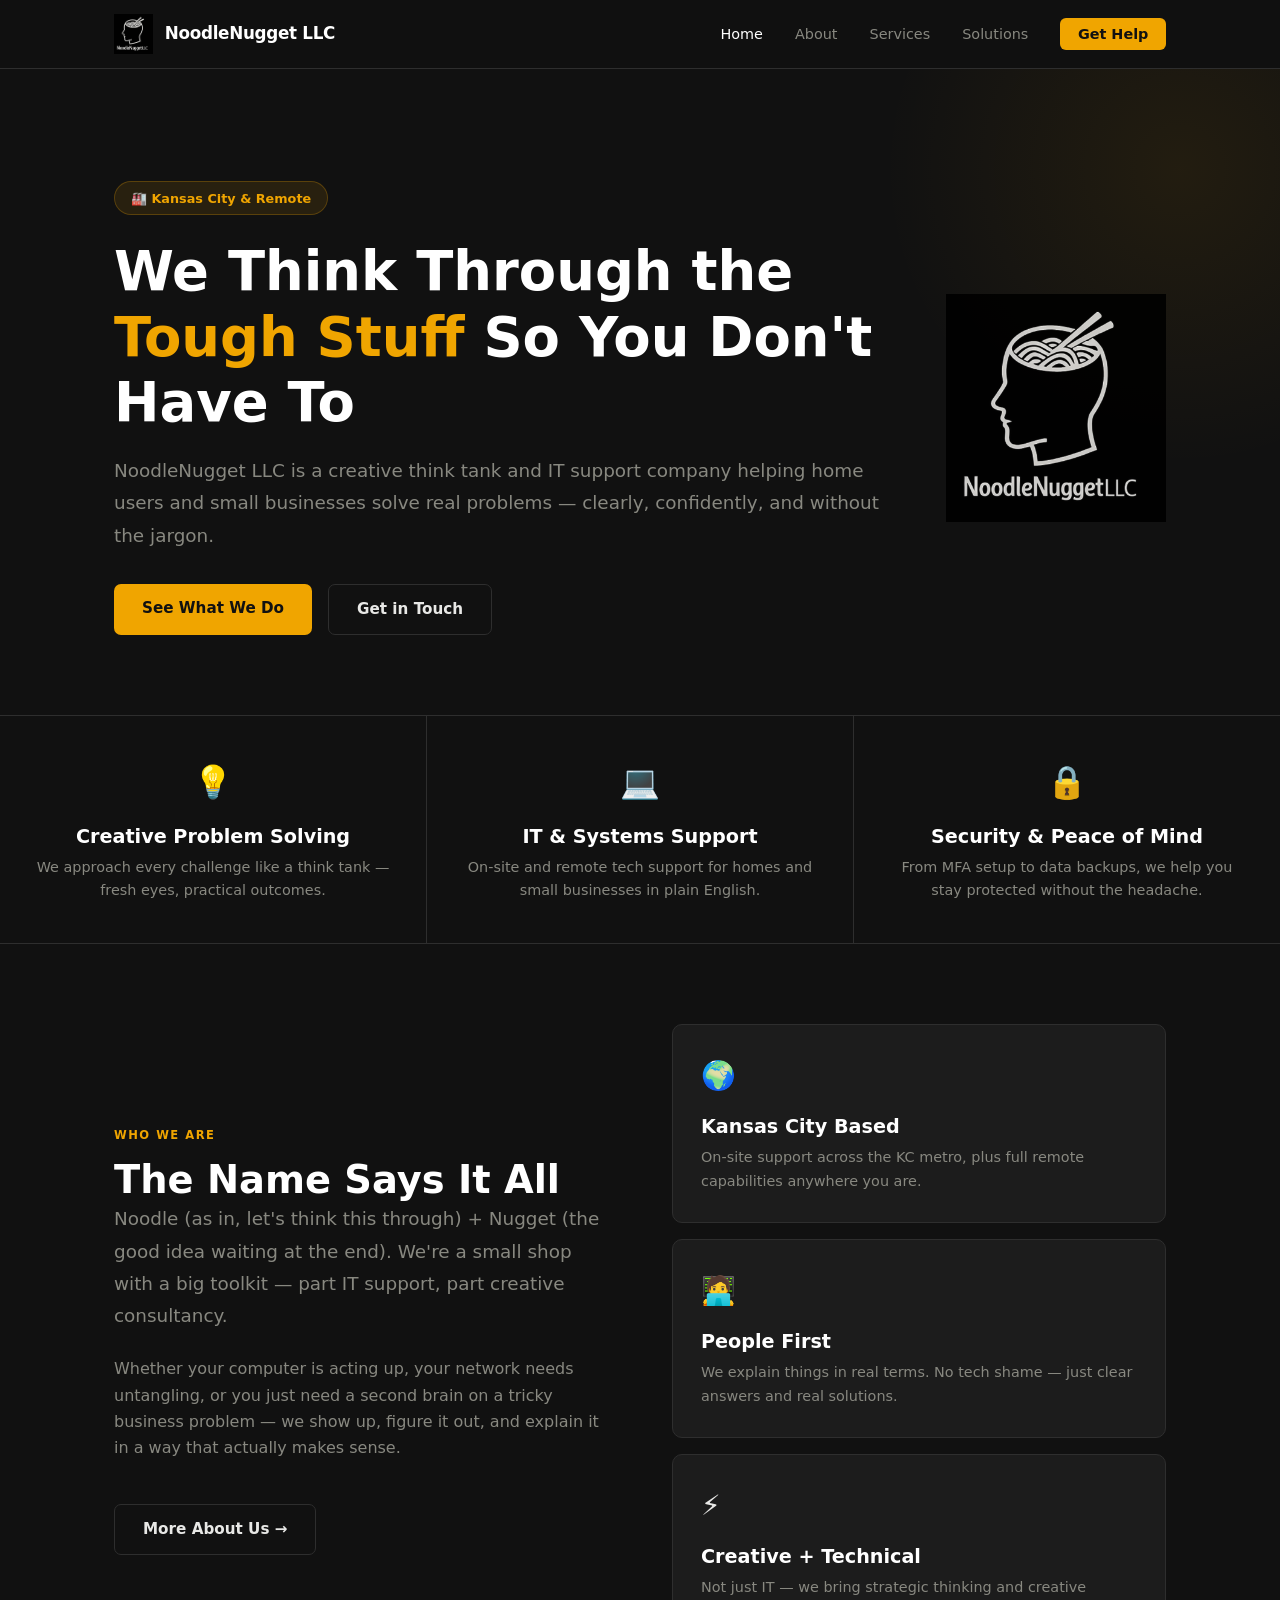
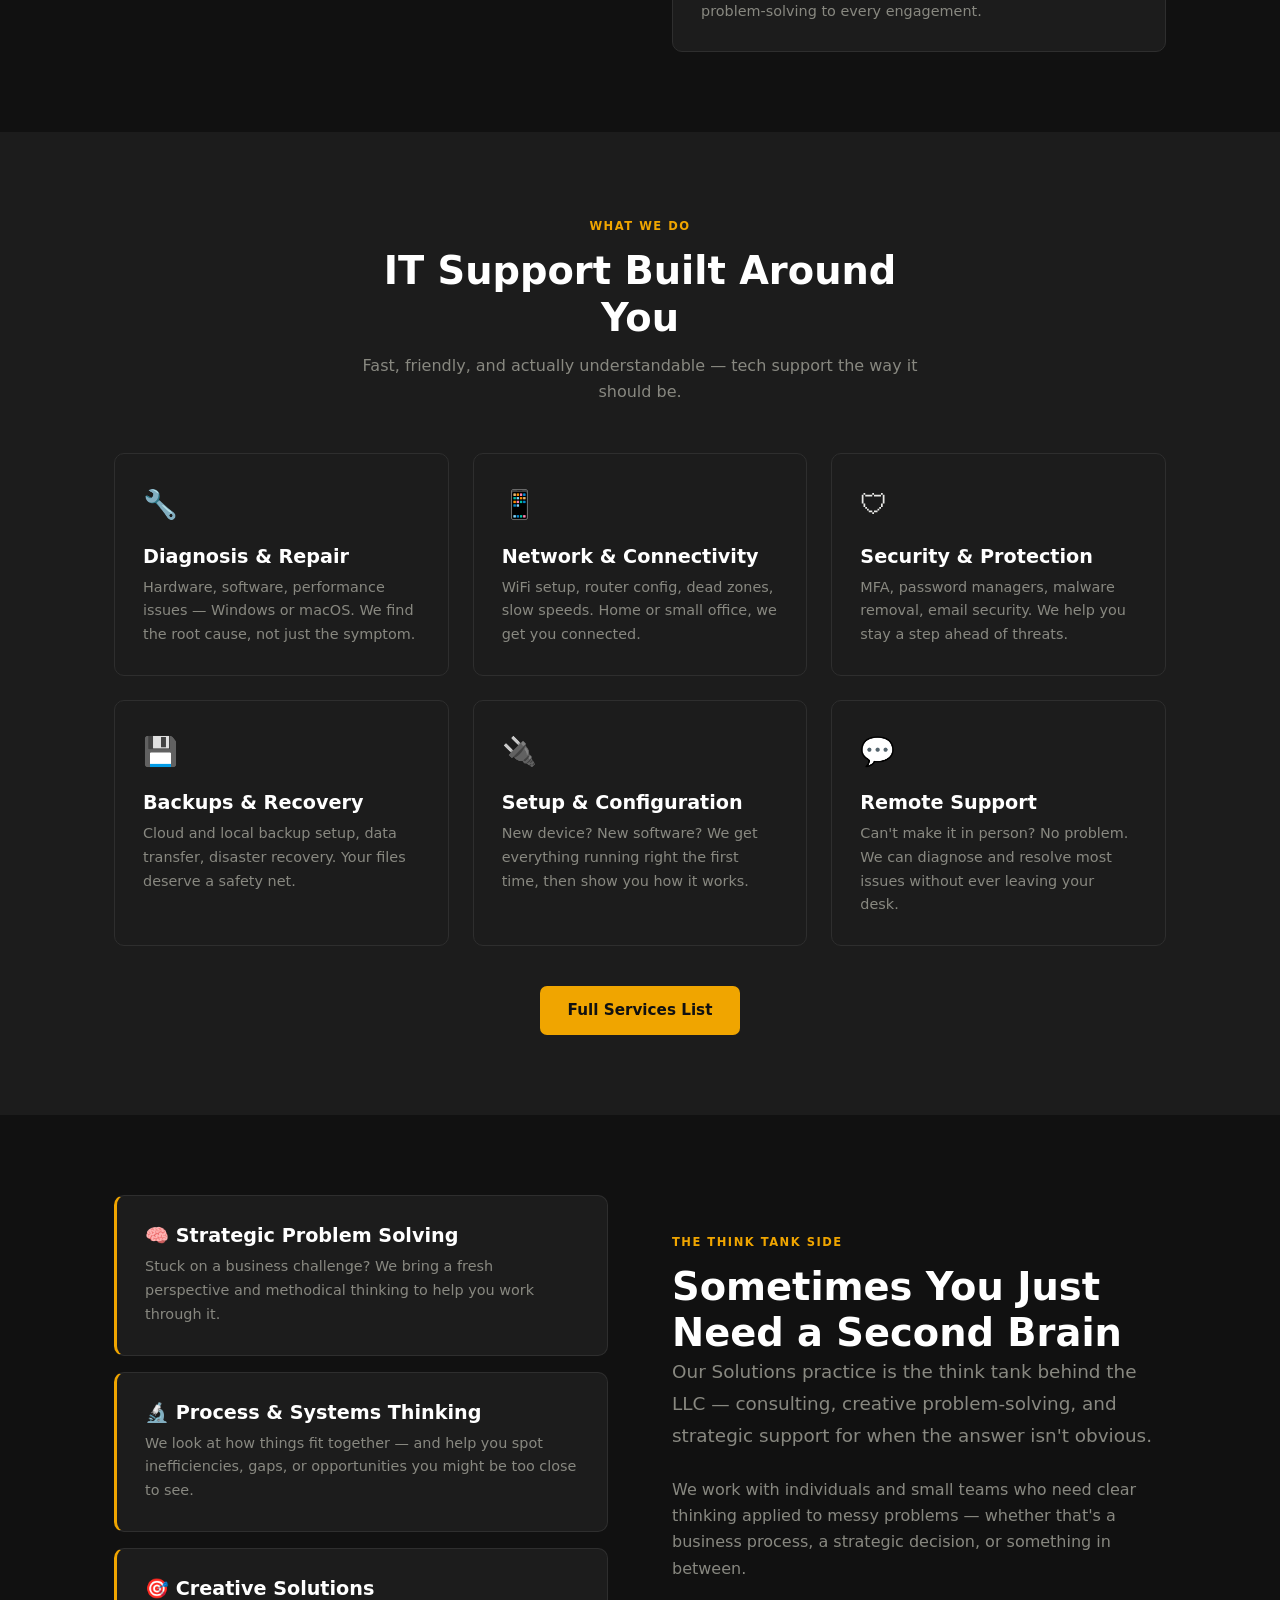
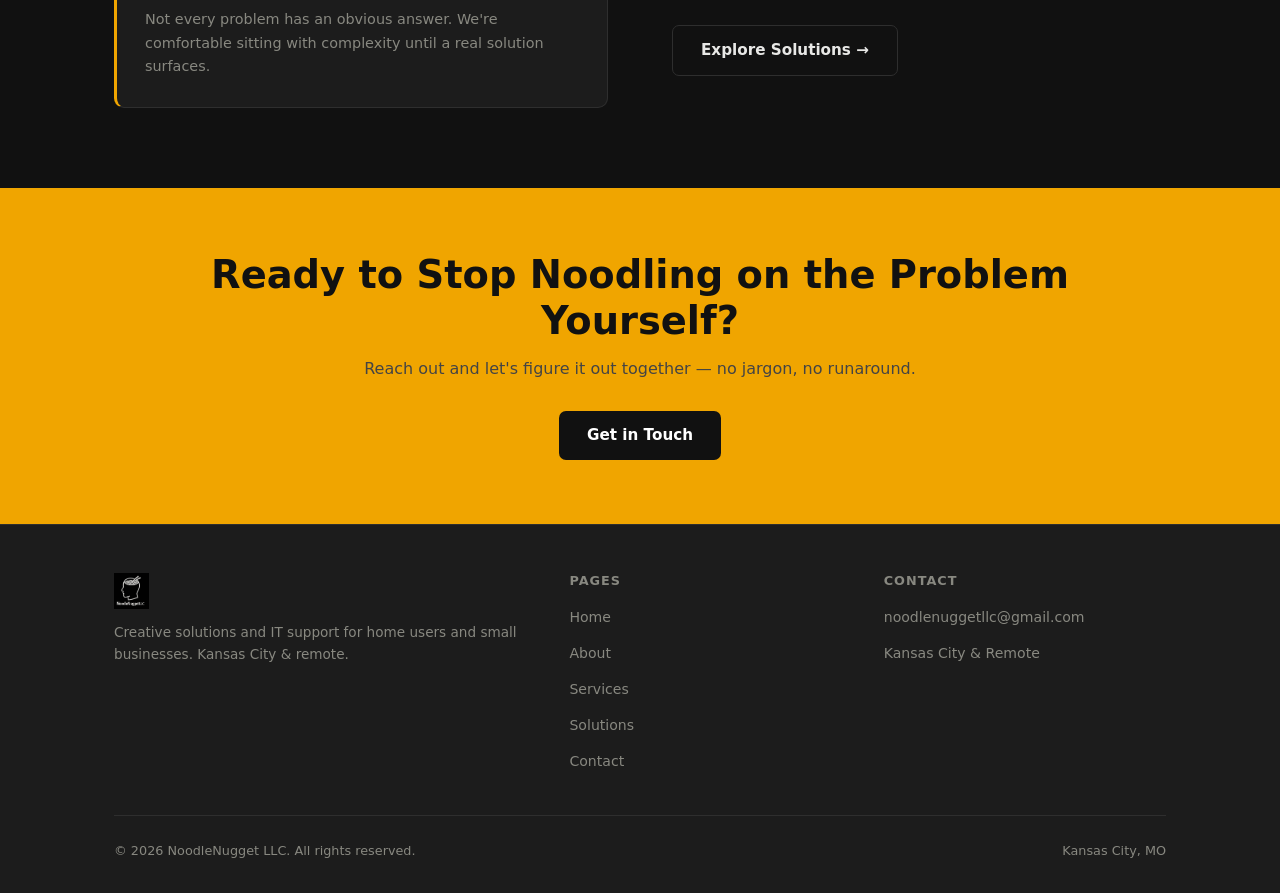
==== index.html @ a813c884 "Initial site launch for noodlenuggetllc.com 5-page static site: Home, About, Services, Solutions, Co" ====
<!DOCTYPE html>
<html lang="en">
<head>
  <meta charset="UTF-8" />
  <meta name="viewport" content="width=device-width, initial-scale=1.0" />
  <title>NoodleNugget LLC — Creative Solutions & IT Support | Kansas City</title>
  <meta name="description" content="NoodleNugget LLC offers creative problem-solving, technical IT support, and systems consulting for home users and small businesses in Kansas City and remotely." />
  <link rel="stylesheet" href="css/style.css" />
  <link rel="icon" href="assets/logo.png" />
</head>
<body>

  <!-- NAV -->
  <nav>
    <div class="nav-inner">
      <a href="index.html" class="nav-logo">
        <img src="assets/logo.png" alt="NoodleNugget LLC logo" />
        <span>NoodleNugget LLC</span>
      </a>
      <button class="nav-toggle" onclick="toggleNav()" aria-label="Toggle menu">&#9776;</button>
      <ul class="nav-links" id="navLinks">
        <li><a href="index.html" class="active">Home</a></li>
        <li><a href="about.html">About</a></li>
        <li><a href="services.html">Services</a></li>
        <li><a href="solutions.html">Solutions</a></li>
        <li><a href="contact.html" class="nav-cta">Get Help</a></li>
      </ul>
    </div>
  </nav>

  <!-- HERO -->
  <section class="hero">
    <div class="container">
      <div class="hero-inner">
        <div class="fade-up">
          <div class="hero-badge">&#127981; Kansas City &amp; Remote</div>
          <h1>We Think Through the <em>Tough Stuff</em> So You Don't Have To</h1>
          <p class="lead">NoodleNugget LLC is a creative think tank and IT support company helping home users and small businesses solve real problems — clearly, confidently, and without the jargon.</p>
          <div class="hero-actions">
            <a href="services.html" class="btn btn-primary">See What We Do</a>
            <a href="contact.html" class="btn btn-ghost">Get in Touch</a>
          </div>
        </div>
        <img src="assets/logo.png" alt="" class="hero-logo" aria-hidden="true" />
      </div>
    </div>
  </section>

  <!-- PILLARS -->
  <div class="pillars">
    <div class="pillar">
      <div class="pillar-icon">&#128161;</div>
      <h3>Creative Problem Solving</h3>
      <p>We approach every challenge like a think tank — fresh eyes, practical outcomes.</p>
    </div>
    <div class="pillar">
      <div class="pillar-icon">&#128187;</div>
      <h3>IT &amp; Systems Support</h3>
      <p>On-site and remote tech support for homes and small businesses in plain English.</p>
    </div>
    <div class="pillar">
      <div class="pillar-icon">&#128274;</div>
      <h3>Security &amp; Peace of Mind</h3>
      <p>From MFA setup to data backups, we help you stay protected without the headache.</p>
    </div>
  </div>

  <!-- INTRO SECTION -->
  <section class="section">
    <div class="container">
      <div class="grid-2" style="align-items:center; gap:4rem;">
        <div>
          <span class="tag">Who We Are</span>
          <h2>The Name Says It All</h2>
          <p class="lead" style="margin-bottom:1.5rem;">Noodle (as in, let's think this through) + Nugget (the good idea waiting at the end). We're a small shop with a big toolkit — part IT support, part creative consultancy.</p>
          <p style="color:var(--muted);">Whether your computer is acting up, your network needs untangling, or you just need a second brain on a tricky business problem — we show up, figure it out, and explain it in a way that actually makes sense.</p>
          <br />
          <a href="about.html" class="btn btn-ghost">More About Us &rarr;</a>
        </div>
        <div style="display:flex; flex-direction:column; gap:1rem;">
          <div class="card">
            <div class="card-icon">&#127757;</div>
            <h3>Kansas City Based</h3>
            <p>On-site support across the KC metro, plus full remote capabilities anywhere you are.</p>
          </div>
          <div class="card">
            <div class="card-icon">&#129489;&#8205;&#128187;</div>
            <h3>People First</h3>
            <p>We explain things in real terms. No tech shame — just clear answers and real solutions.</p>
          </div>
          <div class="card">
            <div class="card-icon">&#9889;</div>
            <h3>Creative + Technical</h3>
            <p>Not just IT — we bring strategic thinking and creative problem-solving to every engagement.</p>
          </div>
        </div>
      </div>
    </div>
  </section>

  <!-- SERVICES PREVIEW -->
  <section class="section section-alt">
    <div class="container">
      <div class="section-header center">
        <span class="tag">What We Do</span>
        <h2>IT Support Built Around You</h2>
        <p>Fast, friendly, and actually understandable — tech support the way it should be.</p>
      </div>
      <div class="grid-3">
        <div class="card">
          <div class="card-icon">&#128295;</div>
          <h3>Diagnosis &amp; Repair</h3>
          <p>Hardware, software, performance issues — Windows or macOS. We find the root cause, not just the symptom.</p>
        </div>
        <div class="card">
          <div class="card-icon">&#128241;</div>
          <h3>Network &amp; Connectivity</h3>
          <p>WiFi setup, router config, dead zones, slow speeds. Home or small office, we get you connected.</p>
        </div>
        <div class="card">
          <div class="card-icon">&#128737;</div>
          <h3>Security &amp; Protection</h3>
          <p>MFA, password managers, malware removal, email security. We help you stay a step ahead of threats.</p>
        </div>
        <div class="card">
          <div class="card-icon">&#128190;</div>
          <h3>Backups &amp; Recovery</h3>
          <p>Cloud and local backup setup, data transfer, disaster recovery. Your files deserve a safety net.</p>
        </div>
        <div class="card">
          <div class="card-icon">&#128268;</div>
          <h3>Setup &amp; Configuration</h3>
          <p>New device? New software? We get everything running right the first time, then show you how it works.</p>
        </div>
        <div class="card">
          <div class="card-icon">&#128172;</div>
          <h3>Remote Support</h3>
          <p>Can't make it in person? No problem. We can diagnose and resolve most issues without ever leaving your desk.</p>
        </div>
      </div>
      <div style="text-align:center; margin-top:2.5rem;">
        <a href="services.html" class="btn btn-primary">Full Services List</a>
      </div>
    </div>
  </section>

  <!-- THINK TANK PREVIEW -->
  <section class="section">
    <div class="container">
      <div class="grid-2" style="align-items:center; gap:4rem;">
        <div style="display:flex; flex-direction:column; gap:1rem;">
          <div class="card" style="border-left:3px solid var(--amber);">
            <h3>&#129504; Strategic Problem Solving</h3>
            <p>Stuck on a business challenge? We bring a fresh perspective and methodical thinking to help you work through it.</p>
          </div>
          <div class="card" style="border-left:3px solid var(--amber);">
            <h3>&#128300; Process &amp; Systems Thinking</h3>
            <p>We look at how things fit together — and help you spot inefficiencies, gaps, or opportunities you might be too close to see.</p>
          </div>
          <div class="card" style="border-left:3px solid var(--amber);">
            <h3>&#127919; Creative Solutions</h3>
            <p>Not every problem has an obvious answer. We're comfortable sitting with complexity until a real solution surfaces.</p>
          </div>
        </div>
        <div>
          <span class="tag">The Think Tank Side</span>
          <h2>Sometimes You Just Need a Second Brain</h2>
          <p class="lead" style="margin-bottom:1.5rem;">Our Solutions practice is the think tank behind the LLC — consulting, creative problem-solving, and strategic support for when the answer isn't obvious.</p>
          <p style="color:var(--muted);">We work with individuals and small teams who need clear thinking applied to messy problems — whether that's a business process, a strategic decision, or something in between.</p>
          <br />
          <a href="solutions.html" class="btn btn-ghost">Explore Solutions &rarr;</a>
        </div>
      </div>
    </div>
  </section>

  <!-- CTA BAND -->
  <div class="cta-band">
    <div class="container">
      <h2>Ready to Stop Noodling on the Problem Yourself?</h2>
      <p>Reach out and let's figure it out together — no jargon, no runaround.</p>
      <a href="contact.html" class="btn btn-dark">Get in Touch</a>
    </div>
  </div>

  <!-- FOOTER -->
  <footer>
    <div class="container">
      <div class="footer-inner">
        <div class="footer-brand">
          <img src="assets/logo.png" alt="NoodleNugget LLC" />
          <p>Creative solutions and IT support for home users and small businesses. Kansas City &amp; remote.</p>
        </div>
        <div class="footer-col">
          <h4>Pages</h4>
          <ul>
            <li><a href="index.html">Home</a></li>
            <li><a href="about.html">About</a></li>
            <li><a href="services.html">Services</a></li>
            <li><a href="solutions.html">Solutions</a></li>
            <li><a href="contact.html">Contact</a></li>
          </ul>
        </div>
        <div class="footer-col">
          <h4>Contact</h4>
          <ul>
            <li><a href="mailto:noodlenuggetllc@gmail.com">noodlenuggetllc@gmail.com</a></li>
            <li><a href="contact.html">Kansas City &amp; Remote</a></li>
          </ul>
        </div>
      </div>
      <div class="footer-bottom">
        <span>&copy; 2026 NoodleNugget LLC. All rights reserved.</span>
        <span>Kansas City, MO</span>
      </div>
    </div>
  </footer>

  <script>
    function toggleNav() {
      document.getElementById('navLinks').classList.toggle('open');
    }
  </script>
</body>
</html>
---- css/style.css ----
/* =============================================
   NoodleNugget LLC — Global Stylesheet
   ============================================= */

:root {
  --bg:        #111111;
  --surface:   #1c1c1c;
  --surface2:  #242424;
  --border:    #2e2e2e;
  --amber:     #f0a500;
  --amber-lt:  #f5bc40;
  --text:      #e8e8e6;
  --muted:     #888880;
  --white:     #ffffff;
  --radius:    10px;
  --max-w:     1100px;
  --font:      'Inter', 'Segoe UI', system-ui, sans-serif;
  --font-head: 'Inter', 'Segoe UI', system-ui, sans-serif;
}

/* Reset */
*, *::before, *::after { box-sizing: border-box; margin: 0; padding: 0; }
html { scroll-behavior: smooth; }

body {
  font-family: var(--font);
  background: var(--bg);
  color: var(--text);
  line-height: 1.65;
  font-size: 1rem;
}

img { max-width: 100%; display: block; }
a  { color: var(--amber); text-decoration: none; }
a:hover { color: var(--amber-lt); }

/* ── UTILITIES ────────────────────────────── */
.container {
  max-width: var(--max-w);
  margin: 0 auto;
  padding: 0 1.5rem;
}

.section {
  padding: 5rem 0;
}

.section-alt {
  background: var(--surface);
}

.tag {
  display: inline-block;
  font-size: 0.72rem;
  font-weight: 700;
  text-transform: uppercase;
  letter-spacing: 1.5px;
  color: var(--amber);
  margin-bottom: 0.75rem;
}

h1, h2, h3, h4 {
  font-family: var(--font-head);
  font-weight: 700;
  line-height: 1.2;
  color: var(--white);
}

h1 { font-size: clamp(2.2rem, 5vw, 3.4rem); }
h2 { font-size: clamp(1.6rem, 3.5vw, 2.4rem); }
h3 { font-size: 1.2rem; }

p { color: var(--text); margin-bottom: 1rem; }
p:last-child { margin-bottom: 0; }

.lead {
  font-size: 1.15rem;
  color: var(--muted);
  line-height: 1.75;
}

.btn {
  display: inline-block;
  padding: 0.75rem 1.75rem;
  border-radius: 7px;
  font-weight: 600;
  font-size: 0.95rem;
  cursor: pointer;
  border: none;
  transition: all 0.2s;
  text-decoration: none;
}

.btn-primary {
  background: var(--amber);
  color: #111;
}

.btn-primary:hover {
  background: var(--amber-lt);
  color: #111;
  transform: translateY(-1px);
}

.btn-ghost {
  background: transparent;
  border: 1px solid var(--border);
  color: var(--text);
}

.btn-ghost:hover {
  border-color: var(--amber);
  color: var(--amber);
}

.grid-2 {
  display: grid;
  grid-template-columns: 1fr 1fr;
  gap: 2rem;
}

.grid-3 {
  display: grid;
  grid-template-columns: repeat(3, 1fr);
  gap: 1.5rem;
}

@media (max-width: 780px) {
  .grid-2, .grid-3 { grid-template-columns: 1fr; }
}

/* ── NAV ──────────────────────────────────── */
nav {
  position: sticky;
  top: 0;
  z-index: 100;
  background: rgba(17, 17, 17, 0.92);
  backdrop-filter: blur(12px);
  border-bottom: 1px solid var(--border);
}

.nav-inner {
  display: flex;
  align-items: center;
  justify-content: space-between;
  height: 68px;
  max-width: var(--max-w);
  margin: 0 auto;
  padding: 0 1.5rem;
}

.nav-logo {
  display: flex;
  align-items: center;
  gap: 0.75rem;
  text-decoration: none;
}

.nav-logo img {
  height: 40px;
  width: auto;
  filter: invert(1);
}

.nav-logo span {
  font-weight: 700;
  font-size: 1.05rem;
  color: var(--white);
  letter-spacing: -0.3px;
}

.nav-links {
  display: flex;
  align-items: center;
  gap: 2rem;
  list-style: none;
}

.nav-links a {
  color: var(--muted);
  font-size: 0.9rem;
  font-weight: 500;
  transition: color 0.2s;
  text-decoration: none;
}

.nav-links a:hover,
.nav-links a.active {
  color: var(--white);
}

.nav-cta {
  background: var(--amber);
  color: #111 !important;
  padding: 0.5rem 1.1rem;
  border-radius: 6px;
  font-weight: 600 !important;
}

.nav-cta:hover {
  background: var(--amber-lt);
  color: #111 !important;
}

.nav-toggle {
  display: none;
  background: none;
  border: none;
  color: var(--text);
  font-size: 1.4rem;
  cursor: pointer;
}

@media (max-width: 700px) {
  .nav-links { display: none; }
  .nav-toggle { display: block; }
  .nav-links.open {
    display: flex;
    flex-direction: column;
    position: absolute;
    top: 68px;
    left: 0; right: 0;
    background: var(--surface);
    border-bottom: 1px solid var(--border);
    padding: 1rem 1.5rem;
    gap: 1rem;
  }
}

/* ── HERO ─────────────────────────────────── */
.hero {
  padding: 7rem 0 5rem;
  position: relative;
  overflow: hidden;
}

.hero::before {
  content: '';
  position: absolute;
  top: -200px; right: -200px;
  width: 600px; height: 600px;
  background: radial-gradient(circle, rgba(240,165,0,0.08) 0%, transparent 70%);
  pointer-events: none;
}

.hero-inner {
  display: grid;
  grid-template-columns: 1fr auto;
  gap: 3rem;
  align-items: center;
}

.hero-badge {
  display: inline-flex;
  align-items: center;
  gap: 0.5rem;
  background: rgba(240,165,0,0.1);
  border: 1px solid rgba(240,165,0,0.25);
  border-radius: 99px;
  padding: 0.35rem 1rem;
  font-size: 0.8rem;
  font-weight: 600;
  color: var(--amber);
  margin-bottom: 1.5rem;
}

.hero h1 { margin-bottom: 1.25rem; }

.hero h1 em {
  font-style: normal;
  color: var(--amber);
}

.hero .lead { margin-bottom: 2rem; }

.hero-actions {
  display: flex;
  gap: 1rem;
  flex-wrap: wrap;
}

.hero-logo {
  width: 220px;
  flex-shrink: 0;
  opacity: 0.9;
  filter: invert(1);
}

@media (max-width: 700px) {
  .hero-inner { grid-template-columns: 1fr; }
  .hero-logo { display: none; }
}

/* ── WHAT WE DO STRIP ─────────────────────── */
.pillars {
  display: grid;
  grid-template-columns: repeat(3, 1fr);
  gap: 1px;
  background: var(--border);
  border-top: 1px solid var(--border);
  border-bottom: 1px solid var(--border);
}

.pillar {
  background: var(--bg);
  padding: 2.5rem 2rem;
  text-align: center;
  transition: background 0.2s;
}

.pillar:hover { background: var(--surface); }

.pillar-icon {
  font-size: 2rem;
  margin-bottom: 1rem;
}

.pillar h3 { margin-bottom: 0.5rem; }
.pillar p  { font-size: 0.9rem; color: var(--muted); }

@media (max-width: 700px) {
  .pillars { grid-template-columns: 1fr; }
}

/* ── CARDS ────────────────────────────────── */
.card {
  background: var(--surface);
  border: 1px solid var(--border);
  border-radius: var(--radius);
  padding: 1.75rem;
  transition: border-color 0.2s, transform 0.2s;
}

.card:hover {
  border-color: var(--amber);
  transform: translateY(-2px);
}

.card-icon {
  font-size: 1.75rem;
  margin-bottom: 1rem;
}

.card h3 { margin-bottom: 0.5rem; }
.card p  { font-size: 0.9rem; color: var(--muted); }

/* Service list cards */
.service-card {
  background: var(--surface);
  border: 1px solid var(--border);
  border-radius: var(--radius);
  padding: 1.75rem;
  border-left: 3px solid var(--amber);
}

.service-card h3 { margin-bottom: 0.75rem; }

.service-card ul {
  list-style: none;
  display: flex;
  flex-direction: column;
  gap: 0.5rem;
}

.service-card ul li {
  font-size: 0.88rem;
  color: var(--muted);
  padding-left: 1.25rem;
  position: relative;
}

.service-card ul li::before {
  content: '→';
  position: absolute;
  left: 0;
  color: var(--amber);
  font-size: 0.8rem;
}

/* ── SECTION HEADER ───────────────────────── */
.section-header {
  margin-bottom: 3rem;
}

.section-header.center {
  text-align: center;
  max-width: 600px;
  margin-left: auto;
  margin-right: auto;
}

.section-header h2 { margin-bottom: 0.75rem; }
.section-header p  { color: var(--muted); }

/* ── CTA BAND ─────────────────────────────── */
.cta-band {
  background: var(--amber);
  padding: 4rem 0;
  text-align: center;
}

.cta-band h2 { color: #111; margin-bottom: 0.75rem; }
.cta-band p  { color: #444; margin-bottom: 1.75rem; }

.btn-dark {
  background: #111;
  color: var(--white);
}

.btn-dark:hover {
  background: #222;
  color: var(--white);
  transform: translateY(-1px);
}

/* ── FOOTER ───────────────────────────────── */
footer {
  background: var(--surface);
  border-top: 1px solid var(--border);
  padding: 3rem 0 2rem;
}

.footer-inner {
  display: grid;
  grid-template-columns: 1.5fr 1fr 1fr;
  gap: 2rem;
  margin-bottom: 2.5rem;
}

@media (max-width: 700px) {
  .footer-inner { grid-template-columns: 1fr; }
}

.footer-brand img {
  height: 36px;
  filter: invert(1);
  margin-bottom: 0.75rem;
}

.footer-brand p {
  font-size: 0.85rem;
  color: var(--muted);
}

.footer-col h4 {
  font-size: 0.8rem;
  text-transform: uppercase;
  letter-spacing: 1px;
  color: var(--muted);
  margin-bottom: 1rem;
}

.footer-col ul {
  list-style: none;
  display: flex;
  flex-direction: column;
  gap: 0.6rem;
}

.footer-col ul a {
  font-size: 0.88rem;
  color: var(--muted);
  text-decoration: none;
  transition: color 0.2s;
}

.footer-col ul a:hover { color: var(--white); }

.footer-bottom {
  border-top: 1px solid var(--border);
  padding-top: 1.5rem;
  display: flex;
  justify-content: space-between;
  align-items: center;
  font-size: 0.8rem;
  color: var(--muted);
  flex-wrap: wrap;
  gap: 0.5rem;
}

/* ── CONTACT FORM ─────────────────────────── */
.contact-form {
  display: flex;
  flex-direction: column;
  gap: 1rem;
}

.form-row {
  display: grid;
  grid-template-columns: 1fr 1fr;
  gap: 1rem;
}

@media (max-width: 580px) {
  .form-row { grid-template-columns: 1fr; }
}

.form-group {
  display: flex;
  flex-direction: column;
  gap: 0.4rem;
}

.form-group label {
  font-size: 0.82rem;
  color: var(--muted);
  font-weight: 500;
}

.form-group input,
.form-group textarea,
.form-group select {
  background: var(--bg);
  border: 1px solid var(--border);
  border-radius: 6px;
  color: var(--text);
  font-family: var(--font);
  font-size: 0.95rem;
  padding: 0.7rem 0.9rem;
  outline: none;
  transition: border-color 0.2s;
  width: 100%;
}

.form-group input:focus,
.form-group textarea:focus,
.form-group select:focus {
  border-color: var(--amber);
}

.form-group textarea {
  resize: vertical;
  min-height: 130px;
}

/* ── PAGE HERO ────────────────────────────── */
.page-hero {
  padding: 5rem 0 3.5rem;
  border-bottom: 1px solid var(--border);
}

.page-hero .tag { margin-bottom: 1rem; }
.page-hero h1  { margin-bottom: 1rem; }
.page-hero .lead { max-width: 640px; }

/* ── ABOUT ────────────────────────────────── */
.values-grid {
  display: grid;
  grid-template-columns: repeat(2, 1fr);
  gap: 1.5rem;
}

@media (max-width: 600px) {
  .values-grid { grid-template-columns: 1fr; }
}

.value-item {
  display: flex;
  gap: 1rem;
  align-items: flex-start;
}

.value-dot {
  width: 10px;
  height: 10px;
  border-radius: 50%;
  background: var(--amber);
  flex-shrink: 0;
  margin-top: 0.4rem;
}

/* ── SOLUTIONS ────────────────────────────── */
.think-grid {
  display: grid;
  grid-template-columns: repeat(2, 1fr);
  gap: 1.5rem;
}

@media (max-width: 640px) {
  .think-grid { grid-template-columns: 1fr; }
}

/* ── ANIMATIONS ───────────────────────────── */
@keyframes fadeUp {
  from { opacity: 0; transform: translateY(20px); }
  to   { opacity: 1; transform: translateY(0); }
}

.fade-up {
  animation: fadeUp 0.5s ease both;
}
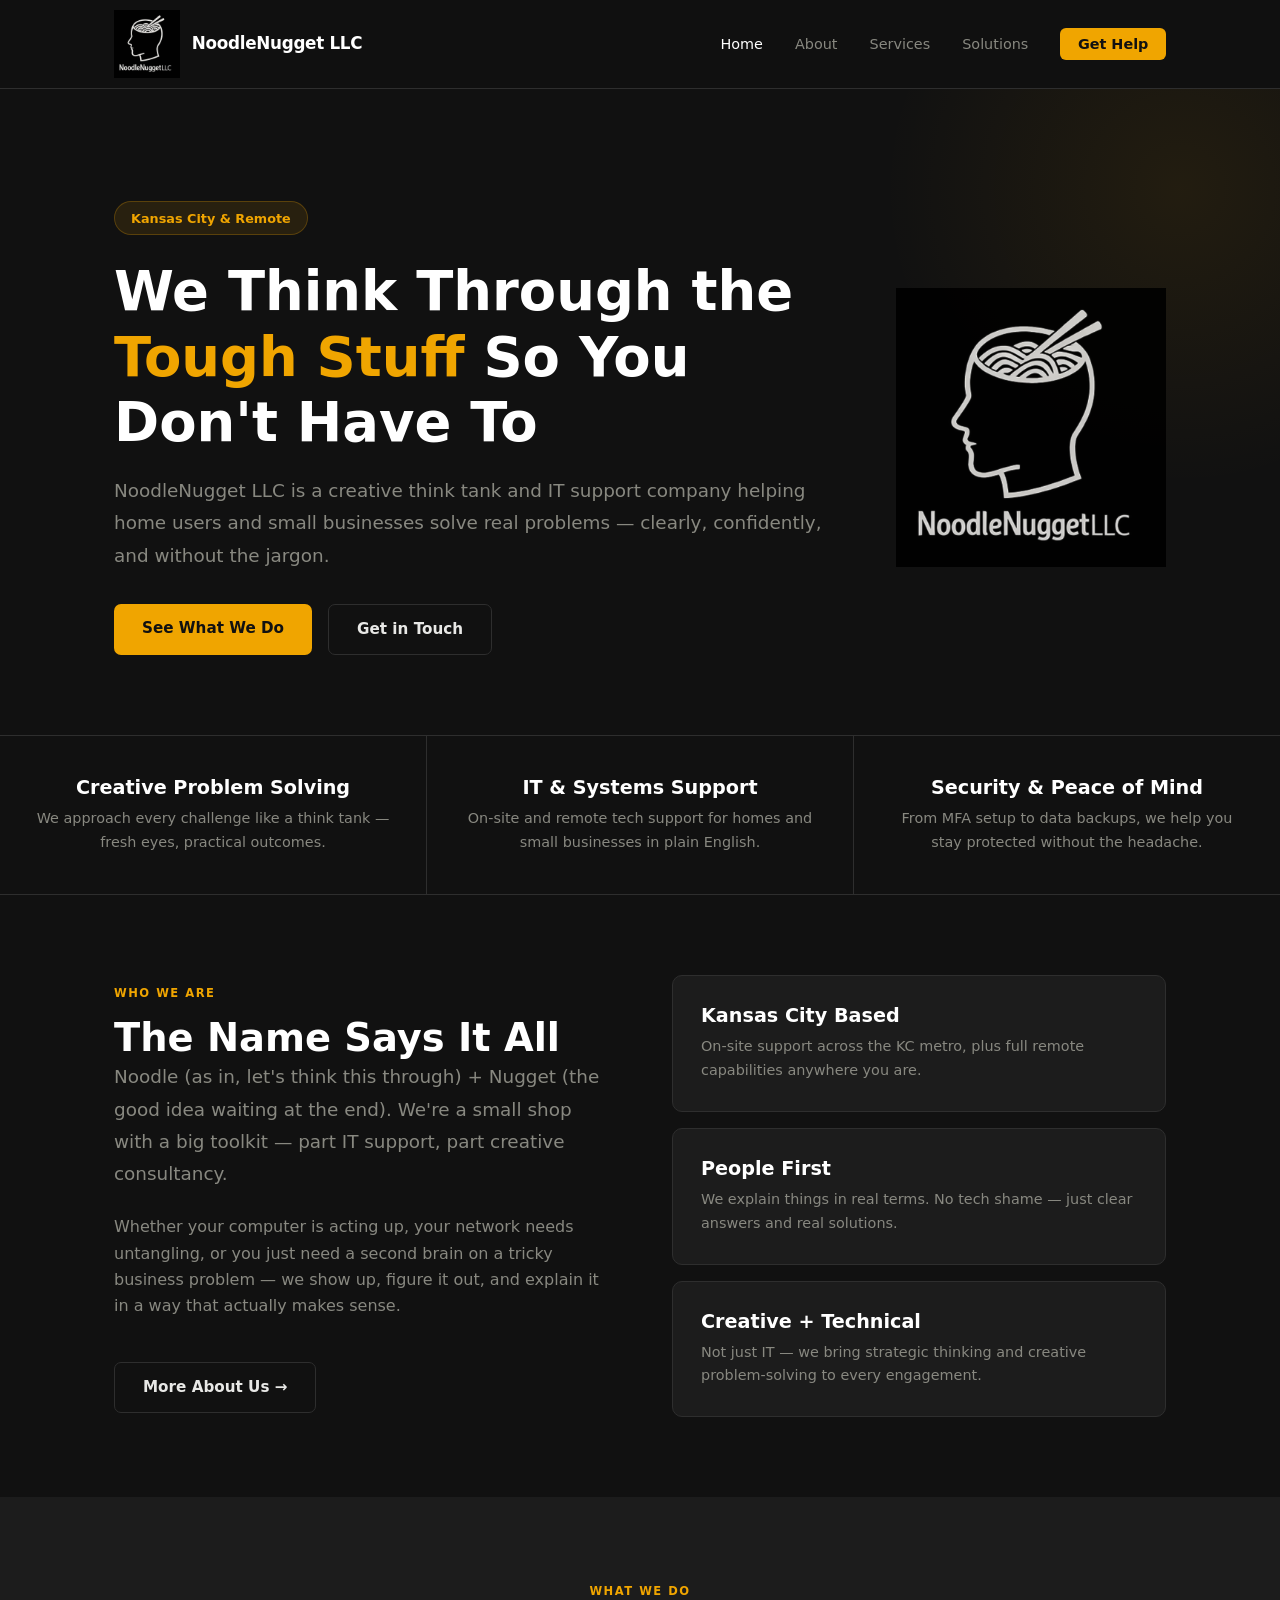
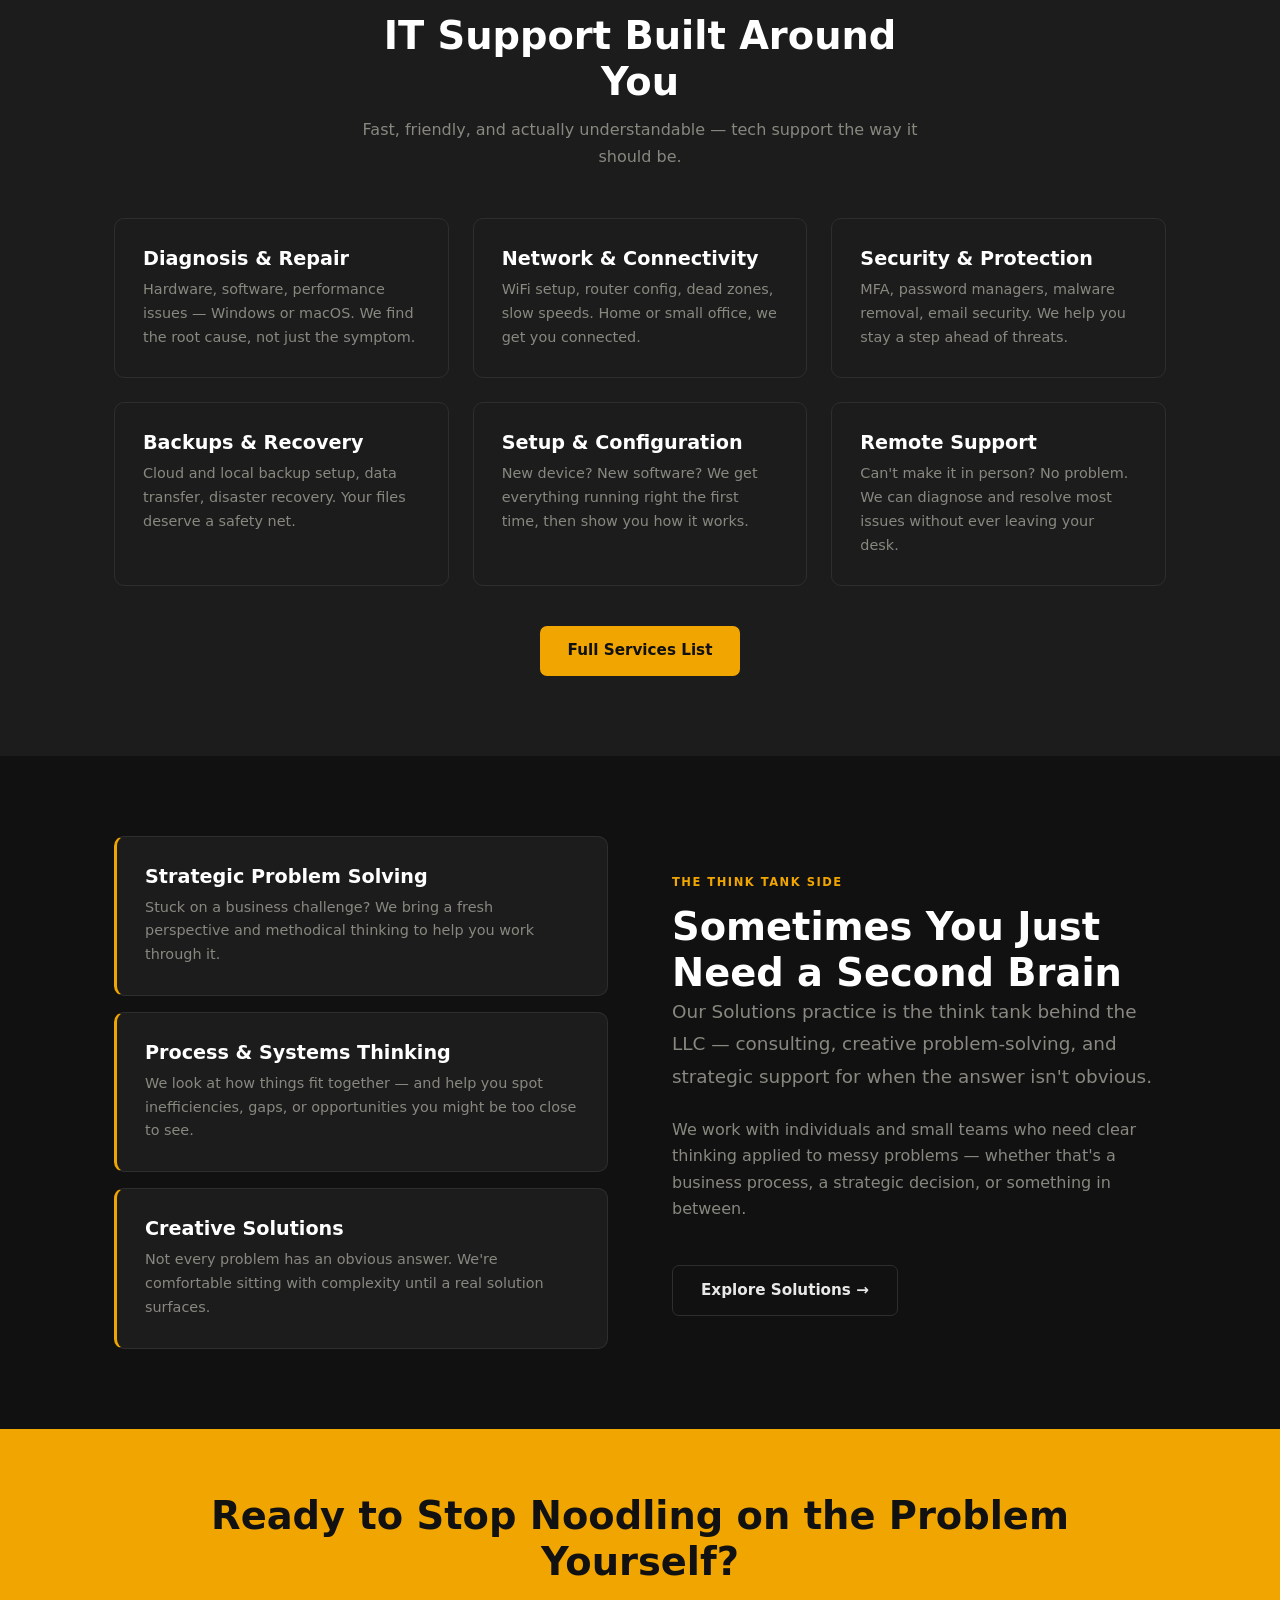
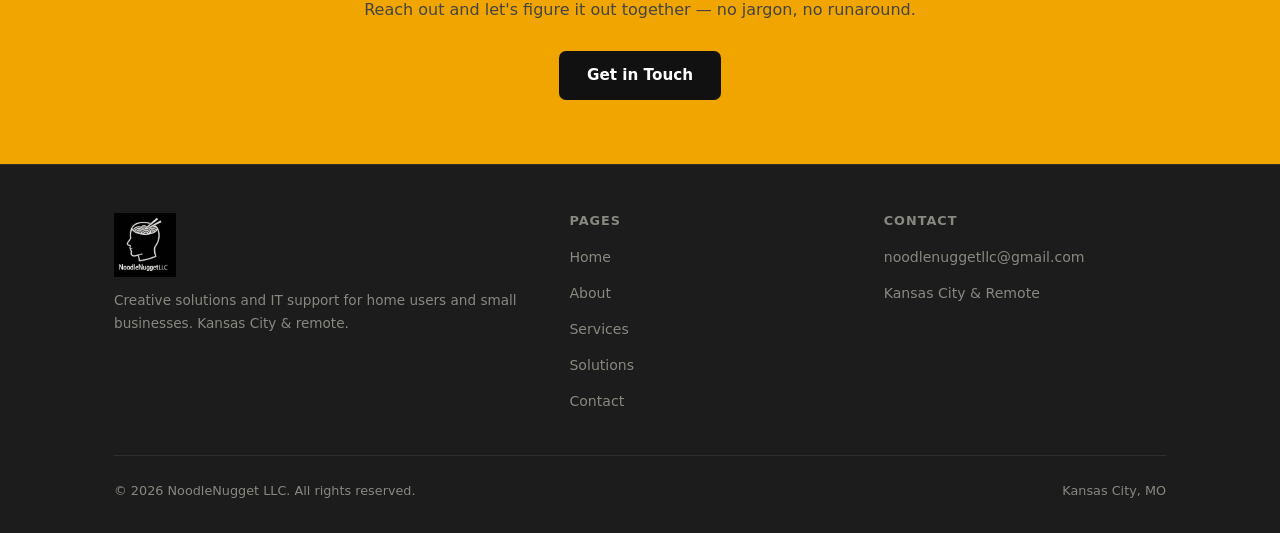
==== commit 481f46b0: "Remove decorative emojis and enlarge nav/footer logo Stripped all decorative emoji icons across ever" ====
--- a/index.html
+++ b/index.html
@@ -33,7 +33,7 @@
     <div class="container">
       <div class="hero-inner">
         <div class="fade-up">
-          <div class="hero-badge">&#127981; Kansas City &amp; Remote</div>
+          <div class="hero-badge">Kansas City &amp; Remote</div>
           <h1>We Think Through the <em>Tough Stuff</em> So You Don't Have To</h1>
           <p class="lead">NoodleNugget LLC is a creative think tank and IT support company helping home users and small businesses solve real problems — clearly, confidently, and without the jargon.</p>
           <div class="hero-actions">
@@ -49,17 +49,14 @@
   <!-- PILLARS -->
   <div class="pillars">
     <div class="pillar">
-      <div class="pillar-icon">&#128161;</div>
       <h3>Creative Problem Solving</h3>
       <p>We approach every challenge like a think tank — fresh eyes, practical outcomes.</p>
     </div>
     <div class="pillar">
-      <div class="pillar-icon">&#128187;</div>
       <h3>IT &amp; Systems Support</h3>
       <p>On-site and remote tech support for homes and small businesses in plain English.</p>
     </div>
     <div class="pillar">
-      <div class="pillar-icon">&#128274;</div>
       <h3>Security &amp; Peace of Mind</h3>
       <p>From MFA setup to data backups, we help you stay protected without the headache.</p>
     </div>
@@ -79,17 +76,14 @@
         </div>
         <div style="display:flex; flex-direction:column; gap:1rem;">
           <div class="card">
-            <div class="card-icon">&#127757;</div>
             <h3>Kansas City Based</h3>
             <p>On-site support across the KC metro, plus full remote capabilities anywhere you are.</p>
           </div>
           <div class="card">
-            <div class="card-icon">&#129489;&#8205;&#128187;</div>
             <h3>People First</h3>
             <p>We explain things in real terms. No tech shame — just clear answers and real solutions.</p>
           </div>
           <div class="card">
-            <div class="card-icon">&#9889;</div>
             <h3>Creative + Technical</h3>
             <p>Not just IT — we bring strategic thinking and creative problem-solving to every engagement.</p>
           </div>
@@ -108,32 +102,26 @@
       </div>
       <div class="grid-3">
         <div class="card">
-          <div class="card-icon">&#128295;</div>
           <h3>Diagnosis &amp; Repair</h3>
           <p>Hardware, software, performance issues — Windows or macOS. We find the root cause, not just the symptom.</p>
         </div>
         <div class="card">
-          <div class="card-icon">&#128241;</div>
           <h3>Network &amp; Connectivity</h3>
           <p>WiFi setup, router config, dead zones, slow speeds. Home or small office, we get you connected.</p>
         </div>
         <div class="card">
-          <div class="card-icon">&#128737;</div>
           <h3>Security &amp; Protection</h3>
           <p>MFA, password managers, malware removal, email security. We help you stay a step ahead of threats.</p>
         </div>
         <div class="card">
-          <div class="card-icon">&#128190;</div>
           <h3>Backups &amp; Recovery</h3>
           <p>Cloud and local backup setup, data transfer, disaster recovery. Your files deserve a safety net.</p>
         </div>
         <div class="card">
-          <div class="card-icon">&#128268;</div>
           <h3>Setup &amp; Configuration</h3>
           <p>New device? New software? We get everything running right the first time, then show you how it works.</p>
         </div>
         <div class="card">
-          <div class="card-icon">&#128172;</div>
           <h3>Remote Support</h3>
           <p>Can't make it in person? No problem. We can diagnose and resolve most issues without ever leaving your desk.</p>
         </div>
@@ -150,15 +138,15 @@
       <div class="grid-2" style="align-items:center; gap:4rem;">
         <div style="display:flex; flex-direction:column; gap:1rem;">
           <div class="card" style="border-left:3px solid var(--amber);">
-            <h3>&#129504; Strategic Problem Solving</h3>
+            <h3>Strategic Problem Solving</h3>
             <p>Stuck on a business challenge? We bring a fresh perspective and methodical thinking to help you work through it.</p>
           </div>
           <div class="card" style="border-left:3px solid var(--amber);">
-            <h3>&#128300; Process &amp; Systems Thinking</h3>
+            <h3>Process &amp; Systems Thinking</h3>
             <p>We look at how things fit together — and help you spot inefficiencies, gaps, or opportunities you might be too close to see.</p>
           </div>
           <div class="card" style="border-left:3px solid var(--amber);">
-            <h3>&#127919; Creative Solutions</h3>
+            <h3>Creative Solutions</h3>
             <p>Not every problem has an obvious answer. We're comfortable sitting with complexity until a real solution surfaces.</p>
           </div>
         </div>
--- a/css/style.css
+++ b/css/style.css
@@ -143,7 +143,7 @@
   display: flex;
   align-items: center;
   justify-content: space-between;
-  height: 68px;
+  height: 88px;
   max-width: var(--max-w);
   margin: 0 auto;
   padding: 0 1.5rem;
@@ -157,7 +157,7 @@
 }
 
 .nav-logo img {
-  height: 40px;
+  height: 68px;
   width: auto;
   filter: invert(1);
 }
@@ -280,7 +280,7 @@
 }
 
 .hero-logo {
-  width: 220px;
+  width: 270px;
   flex-shrink: 0;
   opacity: 0.9;
   filter: invert(1);
@@ -310,10 +310,6 @@
 
 .pillar:hover { background: var(--surface); }
 
-.pillar-icon {
-  font-size: 2rem;
-  margin-bottom: 1rem;
-}
 
 .pillar h3 { margin-bottom: 0.5rem; }
 .pillar p  { font-size: 0.9rem; color: var(--muted); }
@@ -336,10 +332,6 @@
   transform: translateY(-2px);
 }
 
-.card-icon {
-  font-size: 1.75rem;
-  margin-bottom: 1rem;
-}
 
 .card h3 { margin-bottom: 0.5rem; }
 .card p  { font-size: 0.9rem; color: var(--muted); }
@@ -432,7 +424,7 @@
 }
 
 .footer-brand img {
-  height: 36px;
+  height: 64px;
   filter: invert(1);
   margin-bottom: 0.75rem;
 }
@@ -525,7 +517,9 @@
 .form-group input:focus,
 .form-group textarea:focus,
 .form-group select:focus {
+  outline: none;
   border-color: var(--amber);
+  box-shadow: 0 0 0 3px rgba(240, 165, 0, 0.15);
 }
 
 .form-group textarea {
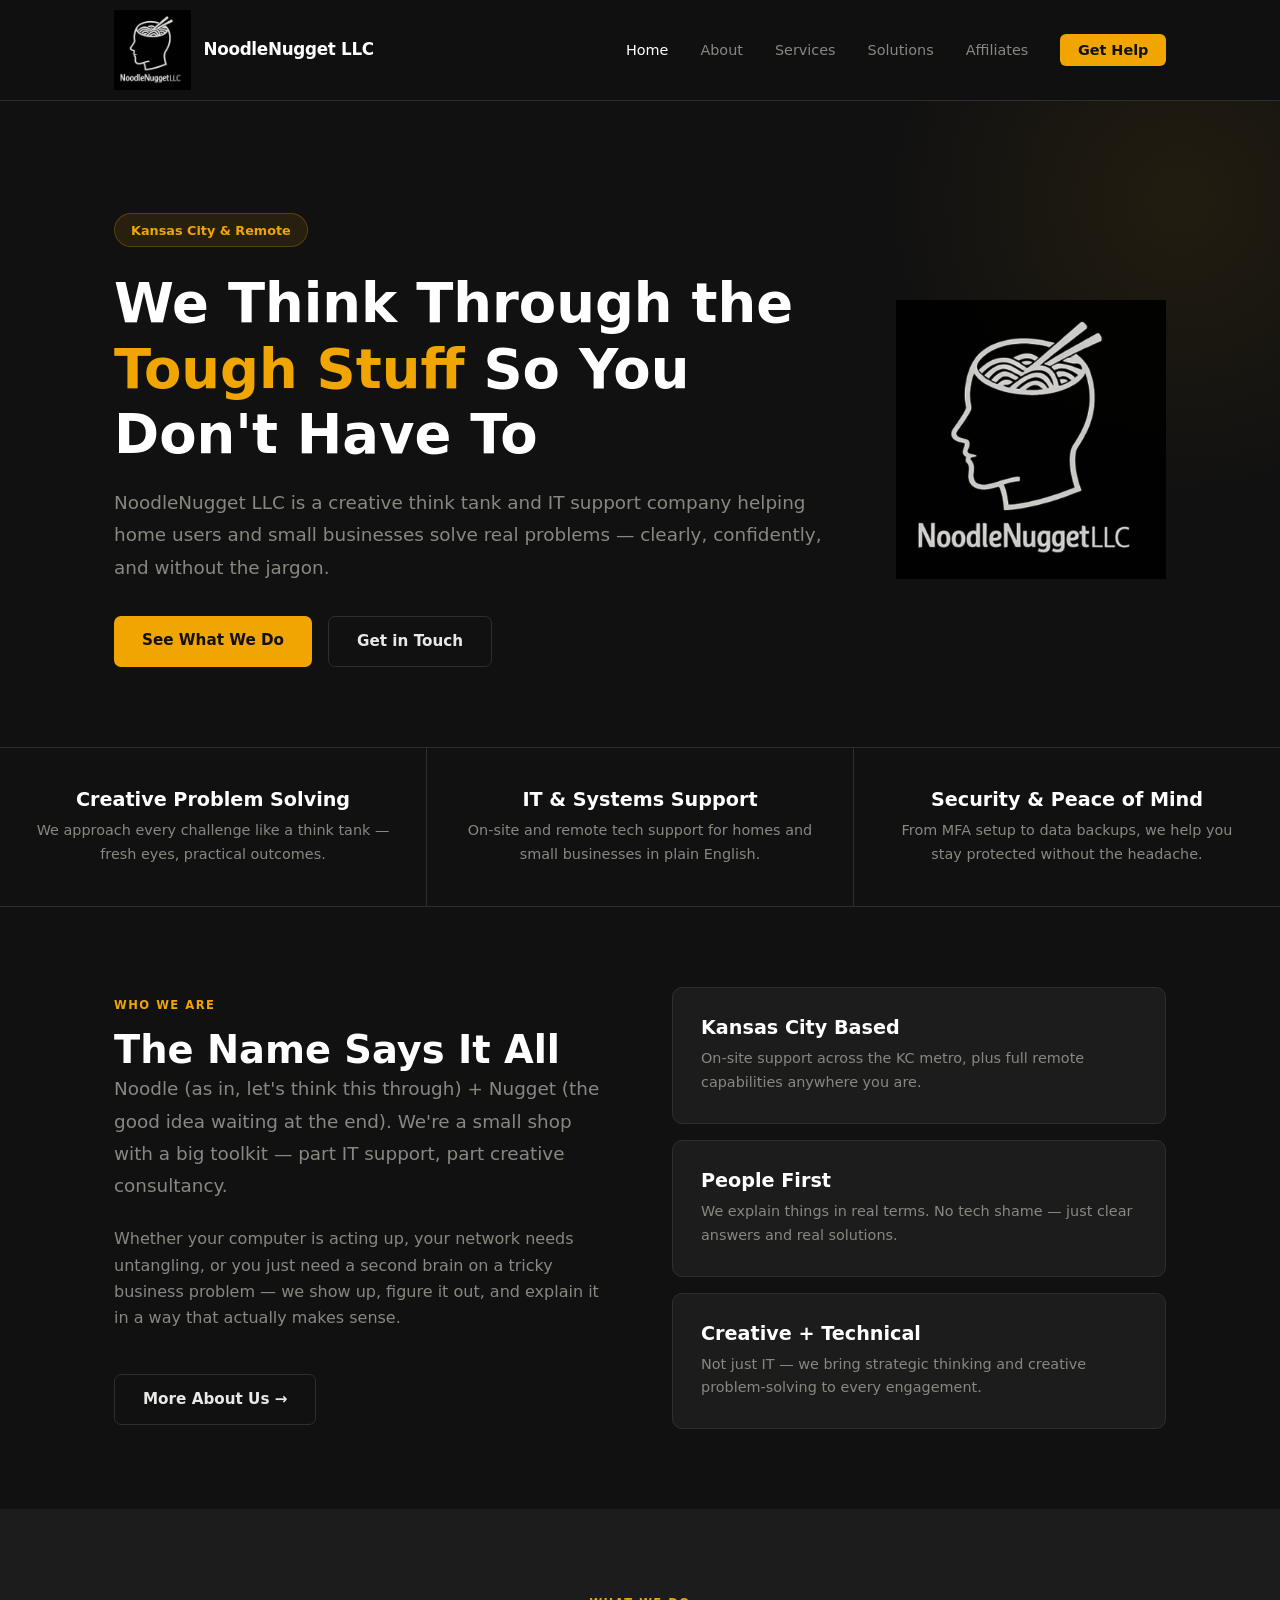
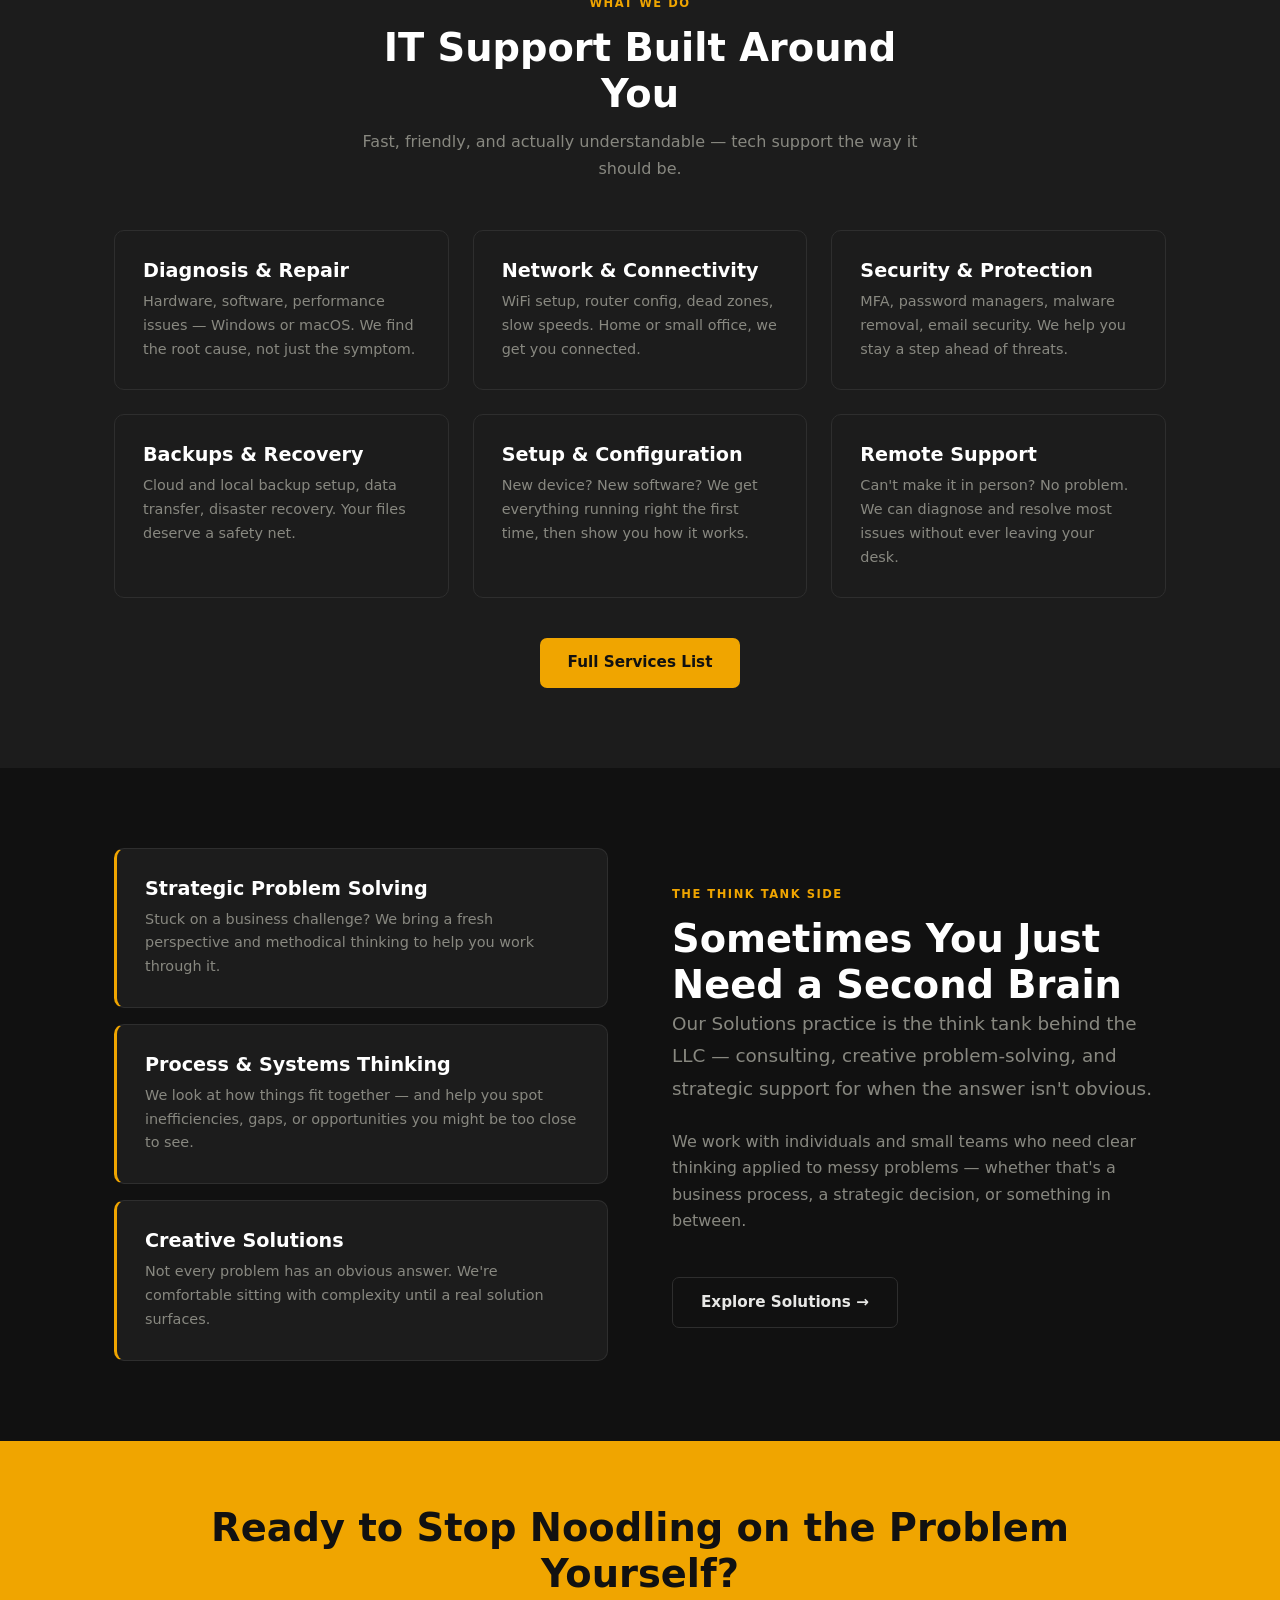
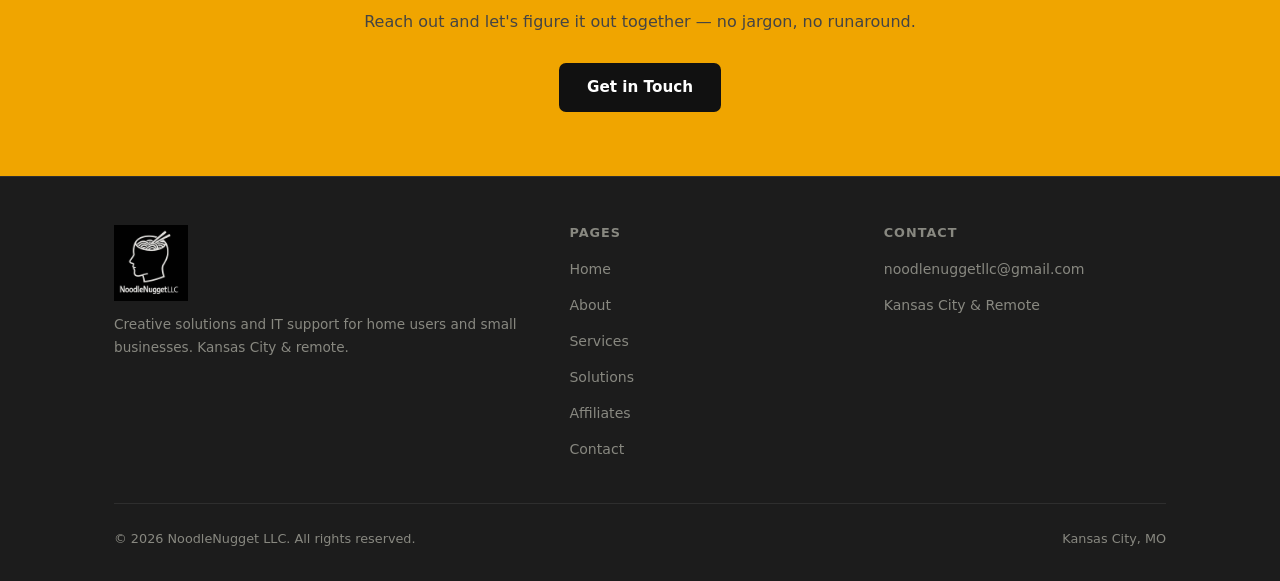
==== commit e1bd0ebc: "Add affiliates page featuring EZSoundKC - New affiliates.html with affiliate card, logo, blurb, and " ====
--- a/index.html
+++ b/index.html
@@ -23,6 +23,7 @@
         <li><a href="about.html">About</a></li>
         <li><a href="services.html">Services</a></li>
         <li><a href="solutions.html">Solutions</a></li>
+        <li><a href="affiliates.html">Affiliates</a></li>
         <li><a href="contact.html" class="nav-cta">Get Help</a></li>
       </ul>
     </div>
@@ -186,6 +187,7 @@
             <li><a href="about.html">About</a></li>
             <li><a href="services.html">Services</a></li>
             <li><a href="solutions.html">Solutions</a></li>
+            <li><a href="affiliates.html">Affiliates</a></li>
             <li><a href="contact.html">Contact</a></li>
           </ul>
         </div>
--- a/css/style.css
+++ b/css/style.css
@@ -143,7 +143,7 @@
   display: flex;
   align-items: center;
   justify-content: space-between;
-  height: 88px;
+  height: 100px;
   max-width: var(--max-w);
   margin: 0 auto;
   padding: 0 1.5rem;
@@ -157,7 +157,7 @@
 }
 
 .nav-logo img {
-  height: 68px;
+  height: 80px;
   width: auto;
   filter: invert(1);
 }
@@ -424,7 +424,7 @@
 }
 
 .footer-brand img {
-  height: 64px;
+  height: 76px;
   filter: invert(1);
   margin-bottom: 0.75rem;
 }
@@ -574,6 +574,69 @@
   .think-grid { grid-template-columns: 1fr; }
 }
 
+/* ── AFFILIATES ───────────────────────────── */
+.affiliate-grid {
+  display: flex;
+  flex-direction: column;
+  gap: 2.5rem;
+}
+
+.affiliate-card {
+  display: grid;
+  grid-template-columns: 240px 1fr;
+  gap: 2.5rem;
+  background: var(--surface);
+  border: 1px solid var(--border);
+  border-radius: var(--radius);
+  padding: 2.5rem;
+  align-items: start;
+  transition: border-color 0.2s;
+}
+
+.affiliate-card:hover {
+  border-color: var(--amber);
+}
+
+.affiliate-logo-wrap {
+  display: flex;
+  align-items: center;
+  justify-content: center;
+  background: #fff;
+  border-radius: 8px;
+  padding: 1.25rem;
+  aspect-ratio: 1;
+}
+
+.affiliate-logo {
+  width: 100%;
+  height: auto;
+  object-fit: contain;
+  border-radius: 4px;
+}
+
+.affiliate-meta {
+  margin-bottom: 0.75rem;
+}
+
+.affiliate-meta h2 {
+  margin-bottom: 0.3rem;
+}
+
+.affiliate-btn {
+  margin-top: 1.5rem;
+  display: inline-block;
+}
+
+@media (max-width: 680px) {
+  .affiliate-card {
+    grid-template-columns: 1fr;
+  }
+  .affiliate-logo-wrap {
+    max-width: 180px;
+    aspect-ratio: 1;
+  }
+}
+
 /* ── ANIMATIONS ───────────────────────────── */
 @keyframes fadeUp {
   from { opacity: 0; transform: translateY(20px); }
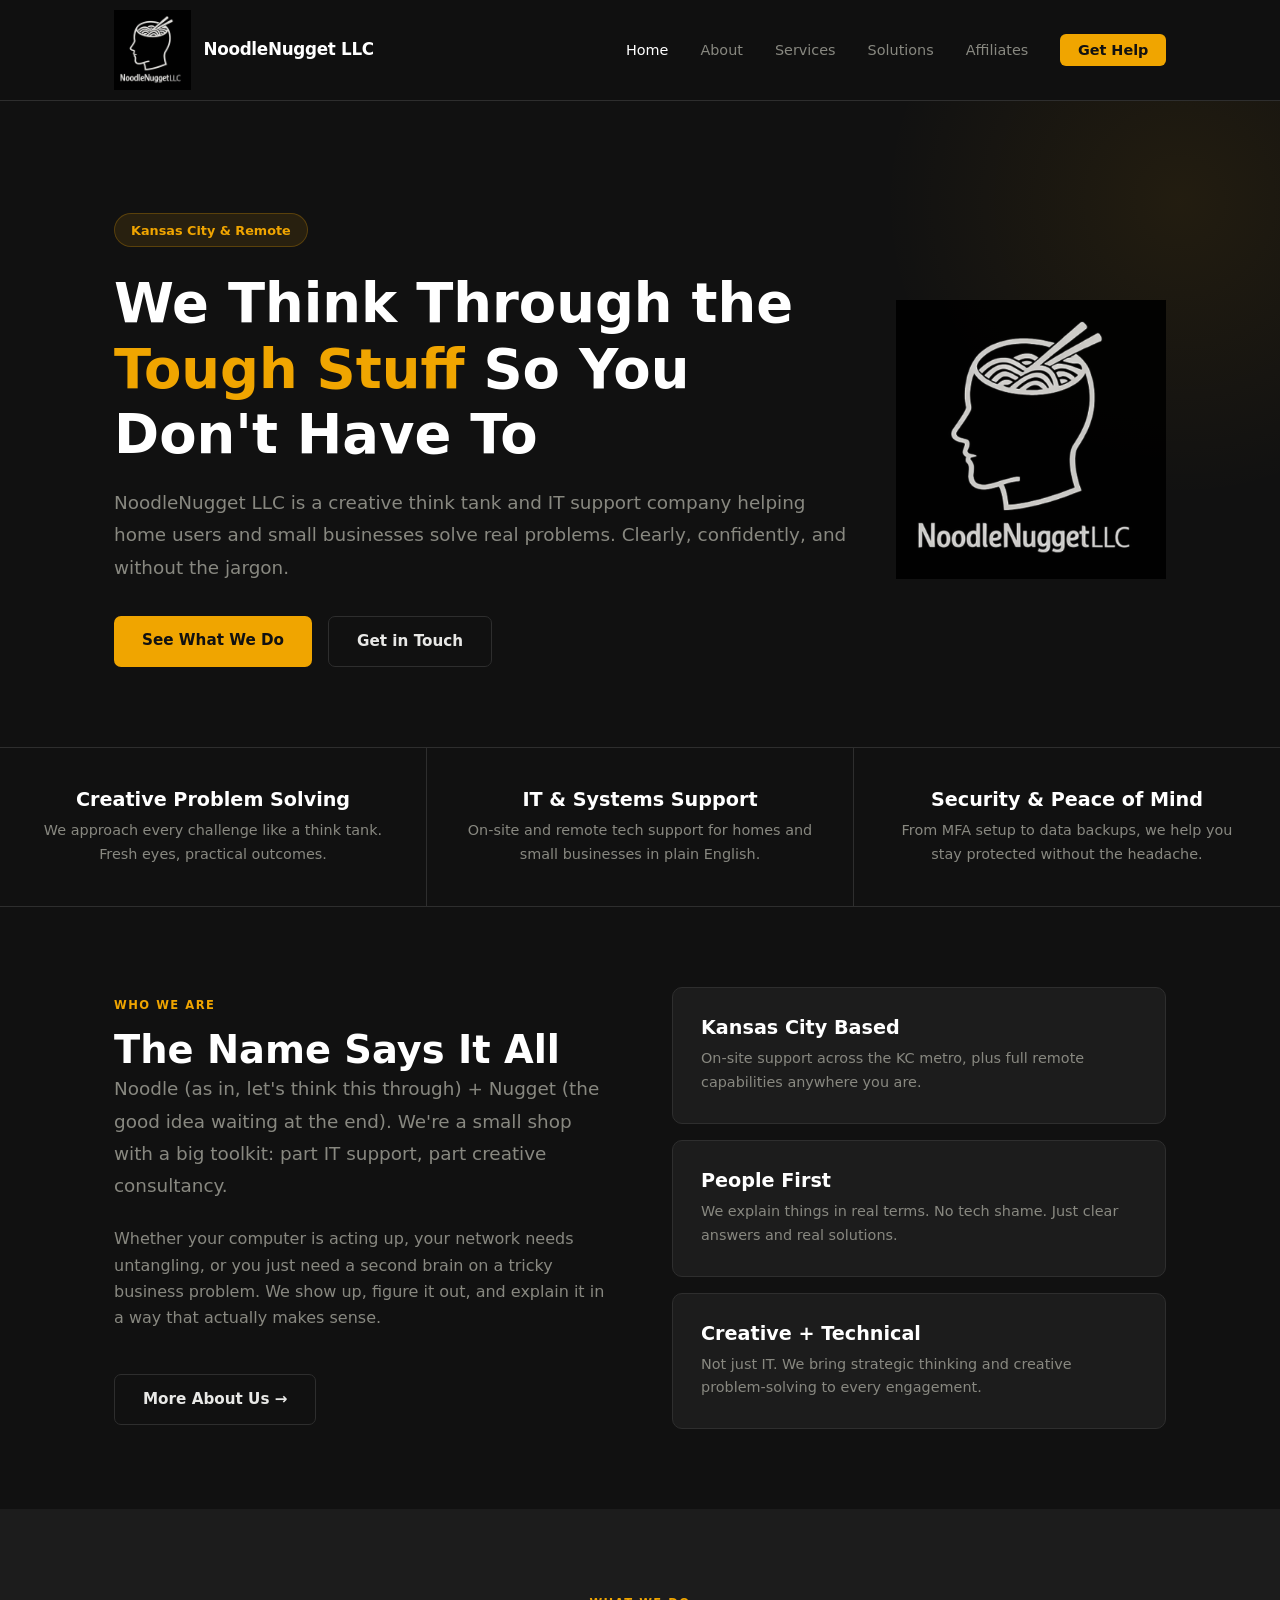
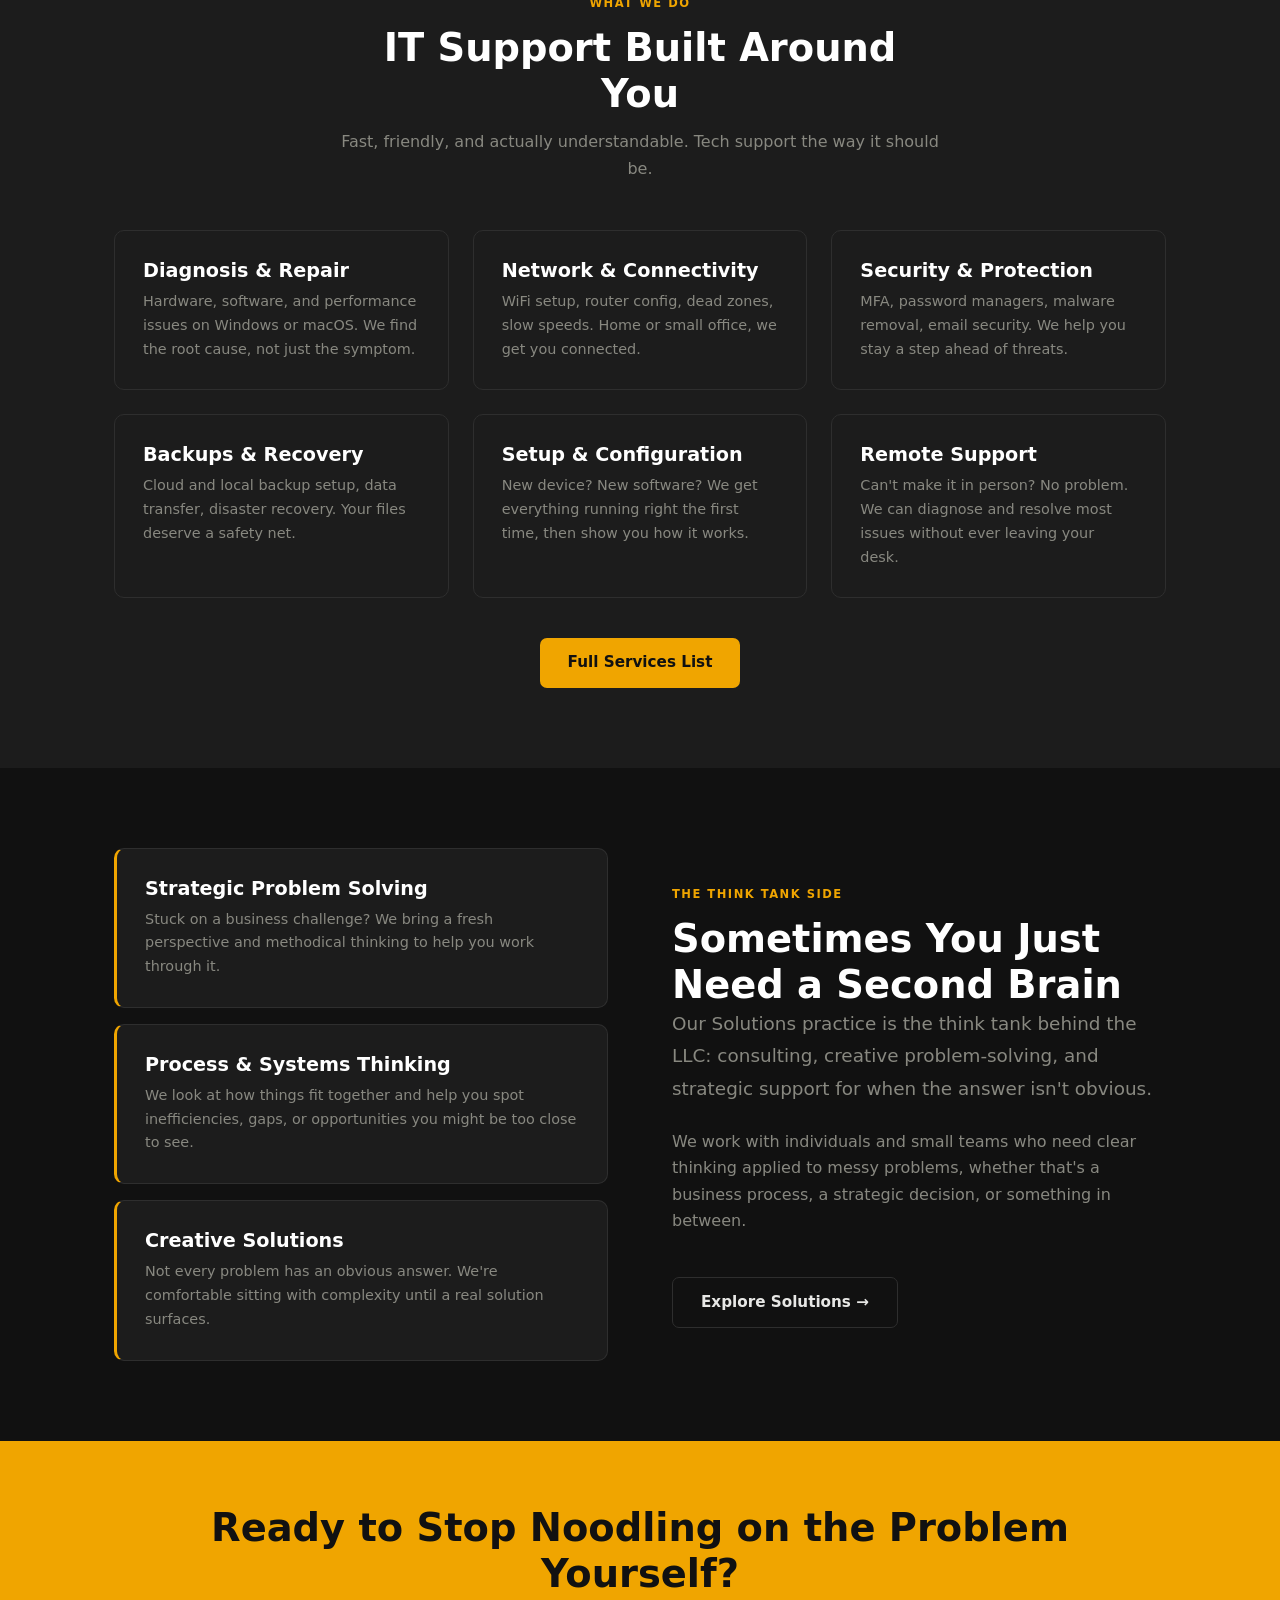
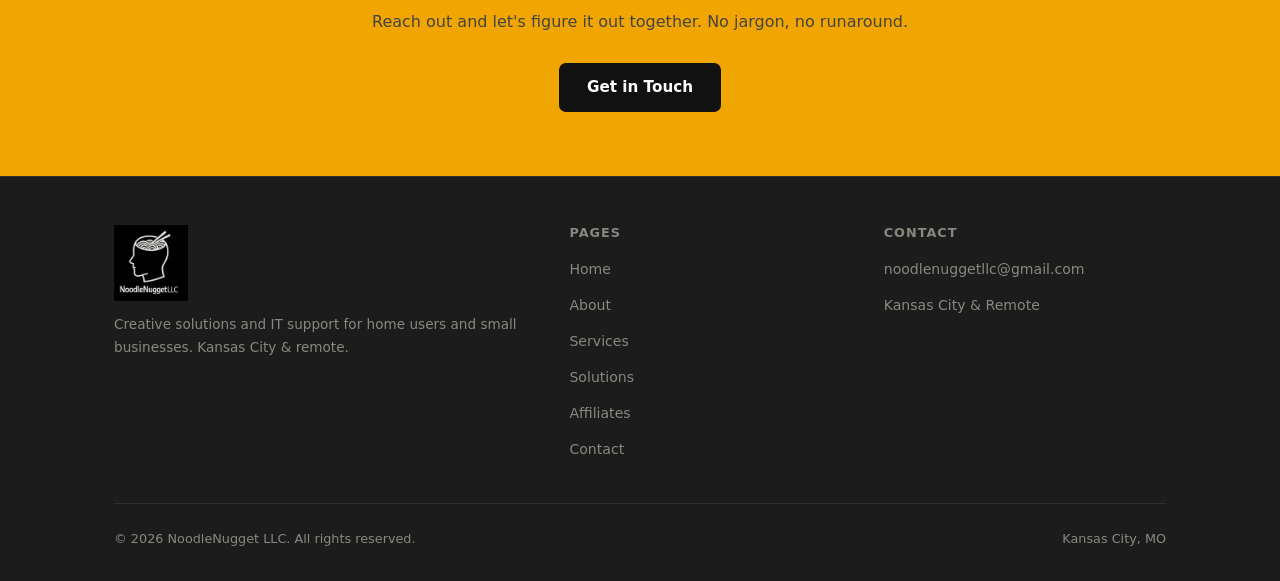
==== commit b7244cf1: "Remove em dashes from all copy across entire site Replaced with periods, commas, or colons depending" ====
--- a/index.html
+++ b/index.html
@@ -3,7 +3,7 @@
 <head>
   <meta charset="UTF-8" />
   <meta name="viewport" content="width=device-width, initial-scale=1.0" />
-  <title>NoodleNugget LLC — Creative Solutions & IT Support | Kansas City</title>
+  <title>NoodleNugget LLC: Creative Solutions &amp; IT Support | Kansas City</title>
   <meta name="description" content="NoodleNugget LLC offers creative problem-solving, technical IT support, and systems consulting for home users and small businesses in Kansas City and remotely." />
   <link rel="stylesheet" href="css/style.css" />
   <link rel="icon" href="assets/logo.png" />
@@ -36,7 +36,7 @@
         <div class="fade-up">
           <div class="hero-badge">Kansas City &amp; Remote</div>
           <h1>We Think Through the <em>Tough Stuff</em> So You Don't Have To</h1>
-          <p class="lead">NoodleNugget LLC is a creative think tank and IT support company helping home users and small businesses solve real problems — clearly, confidently, and without the jargon.</p>
+          <p class="lead">NoodleNugget LLC is a creative think tank and IT support company helping home users and small businesses solve real problems. Clearly, confidently, and without the jargon.</p>
           <div class="hero-actions">
             <a href="services.html" class="btn btn-primary">See What We Do</a>
             <a href="contact.html" class="btn btn-ghost">Get in Touch</a>
@@ -51,7 +51,7 @@
   <div class="pillars">
     <div class="pillar">
       <h3>Creative Problem Solving</h3>
-      <p>We approach every challenge like a think tank — fresh eyes, practical outcomes.</p>
+      <p>We approach every challenge like a think tank. Fresh eyes, practical outcomes.</p>
     </div>
     <div class="pillar">
       <h3>IT &amp; Systems Support</h3>
@@ -70,8 +70,8 @@
         <div>
           <span class="tag">Who We Are</span>
           <h2>The Name Says It All</h2>
-          <p class="lead" style="margin-bottom:1.5rem;">Noodle (as in, let's think this through) + Nugget (the good idea waiting at the end). We're a small shop with a big toolkit — part IT support, part creative consultancy.</p>
-          <p style="color:var(--muted);">Whether your computer is acting up, your network needs untangling, or you just need a second brain on a tricky business problem — we show up, figure it out, and explain it in a way that actually makes sense.</p>
+          <p class="lead" style="margin-bottom:1.5rem;">Noodle (as in, let's think this through) + Nugget (the good idea waiting at the end). We're a small shop with a big toolkit: part IT support, part creative consultancy.</p>
+          <p style="color:var(--muted);">Whether your computer is acting up, your network needs untangling, or you just need a second brain on a tricky business problem. We show up, figure it out, and explain it in a way that actually makes sense.</p>
           <br />
           <a href="about.html" class="btn btn-ghost">More About Us &rarr;</a>
         </div>
@@ -82,11 +82,11 @@
           </div>
           <div class="card">
             <h3>People First</h3>
-            <p>We explain things in real terms. No tech shame — just clear answers and real solutions.</p>
+            <p>We explain things in real terms. No tech shame. Just clear answers and real solutions.</p>
           </div>
           <div class="card">
             <h3>Creative + Technical</h3>
-            <p>Not just IT — we bring strategic thinking and creative problem-solving to every engagement.</p>
+            <p>Not just IT. We bring strategic thinking and creative problem-solving to every engagement.</p>
           </div>
         </div>
       </div>
@@ -99,12 +99,12 @@
       <div class="section-header center">
         <span class="tag">What We Do</span>
         <h2>IT Support Built Around You</h2>
-        <p>Fast, friendly, and actually understandable — tech support the way it should be.</p>
+        <p>Fast, friendly, and actually understandable. Tech support the way it should be.</p>
       </div>
       <div class="grid-3">
         <div class="card">
           <h3>Diagnosis &amp; Repair</h3>
-          <p>Hardware, software, performance issues — Windows or macOS. We find the root cause, not just the symptom.</p>
+          <p>Hardware, software, and performance issues on Windows or macOS. We find the root cause, not just the symptom.</p>
         </div>
         <div class="card">
           <h3>Network &amp; Connectivity</h3>
@@ -144,7 +144,7 @@
           </div>
           <div class="card" style="border-left:3px solid var(--amber);">
             <h3>Process &amp; Systems Thinking</h3>
-            <p>We look at how things fit together — and help you spot inefficiencies, gaps, or opportunities you might be too close to see.</p>
+            <p>We look at how things fit together and help you spot inefficiencies, gaps, or opportunities you might be too close to see.</p>
           </div>
           <div class="card" style="border-left:3px solid var(--amber);">
             <h3>Creative Solutions</h3>
@@ -154,8 +154,8 @@
         <div>
           <span class="tag">The Think Tank Side</span>
           <h2>Sometimes You Just Need a Second Brain</h2>
-          <p class="lead" style="margin-bottom:1.5rem;">Our Solutions practice is the think tank behind the LLC — consulting, creative problem-solving, and strategic support for when the answer isn't obvious.</p>
-          <p style="color:var(--muted);">We work with individuals and small teams who need clear thinking applied to messy problems — whether that's a business process, a strategic decision, or something in between.</p>
+          <p class="lead" style="margin-bottom:1.5rem;">Our Solutions practice is the think tank behind the LLC: consulting, creative problem-solving, and strategic support for when the answer isn't obvious.</p>
+          <p style="color:var(--muted);">We work with individuals and small teams who need clear thinking applied to messy problems, whether that's a business process, a strategic decision, or something in between.</p>
           <br />
           <a href="solutions.html" class="btn btn-ghost">Explore Solutions &rarr;</a>
         </div>
@@ -167,7 +167,7 @@
   <div class="cta-band">
     <div class="container">
       <h2>Ready to Stop Noodling on the Problem Yourself?</h2>
-      <p>Reach out and let's figure it out together — no jargon, no runaround.</p>
+      <p>Reach out and let's figure it out together. No jargon, no runaround.</p>
       <a href="contact.html" class="btn btn-dark">Get in Touch</a>
     </div>
   </div>
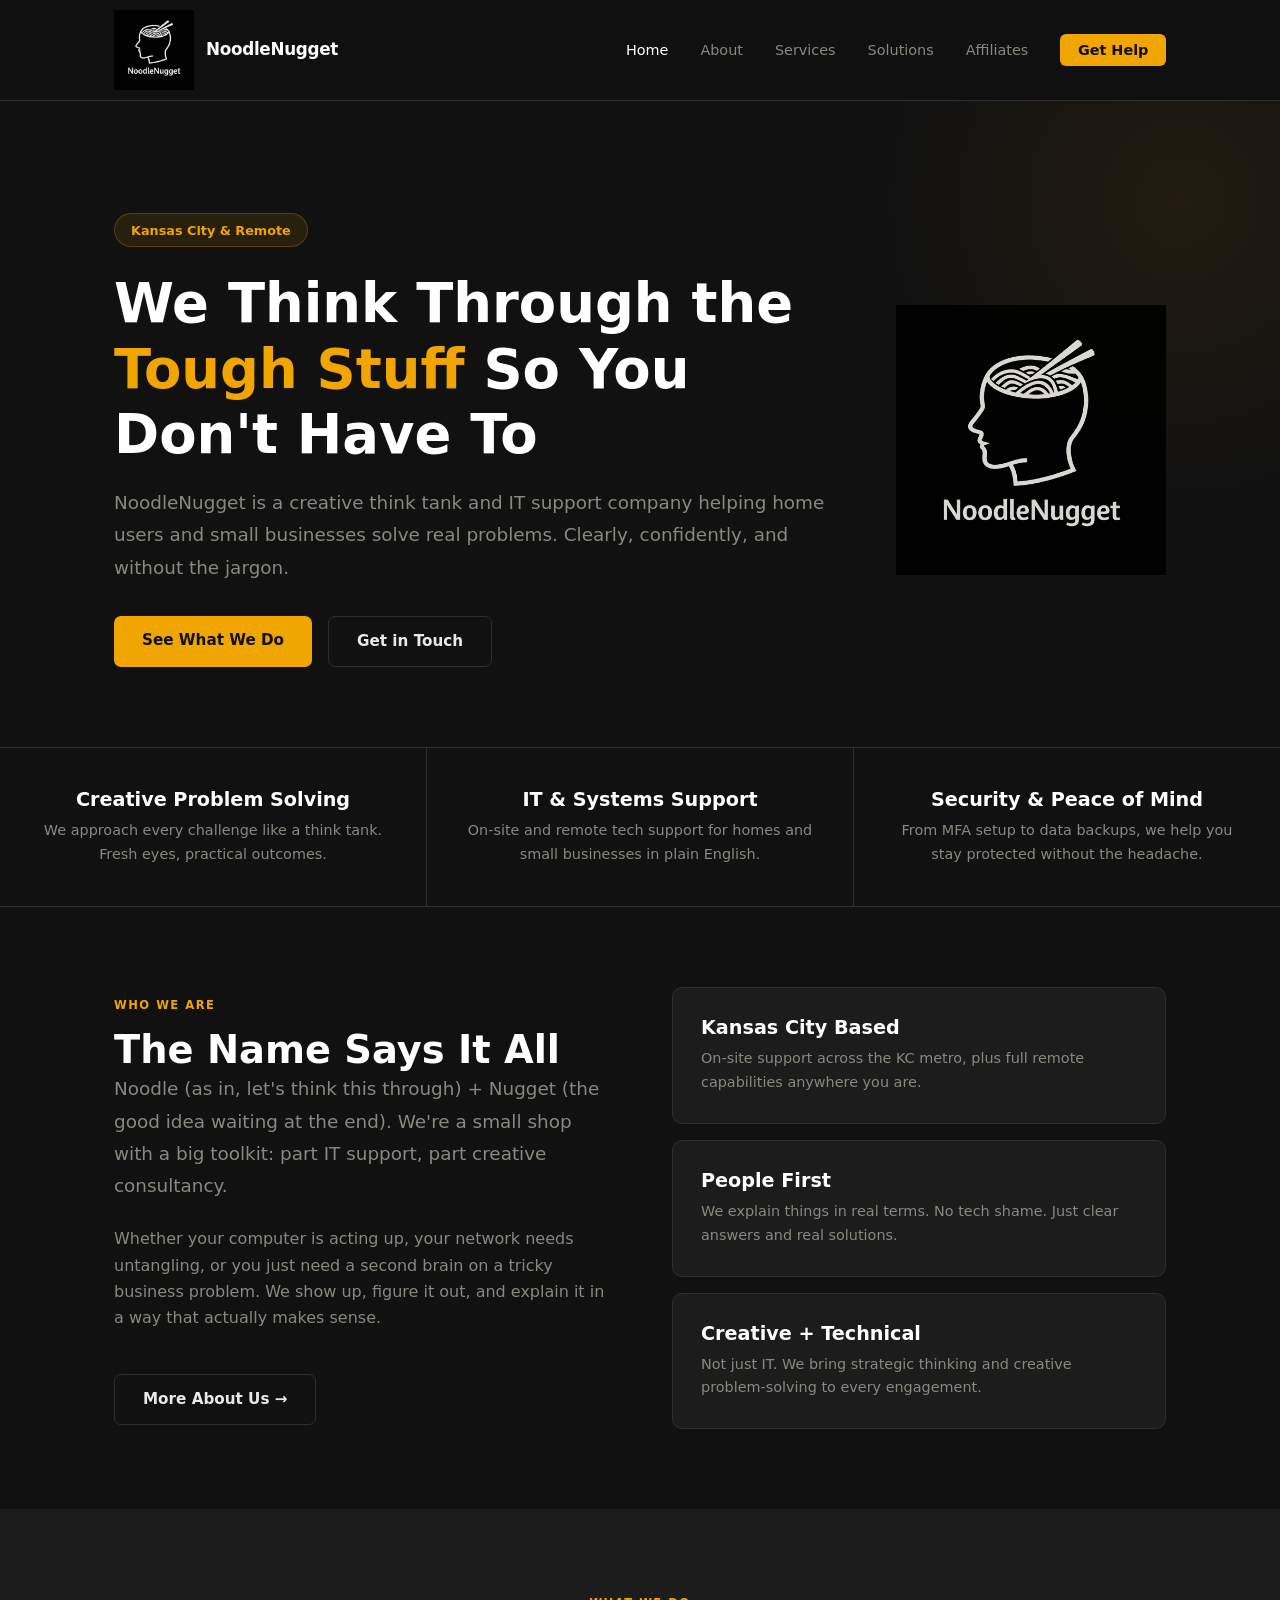
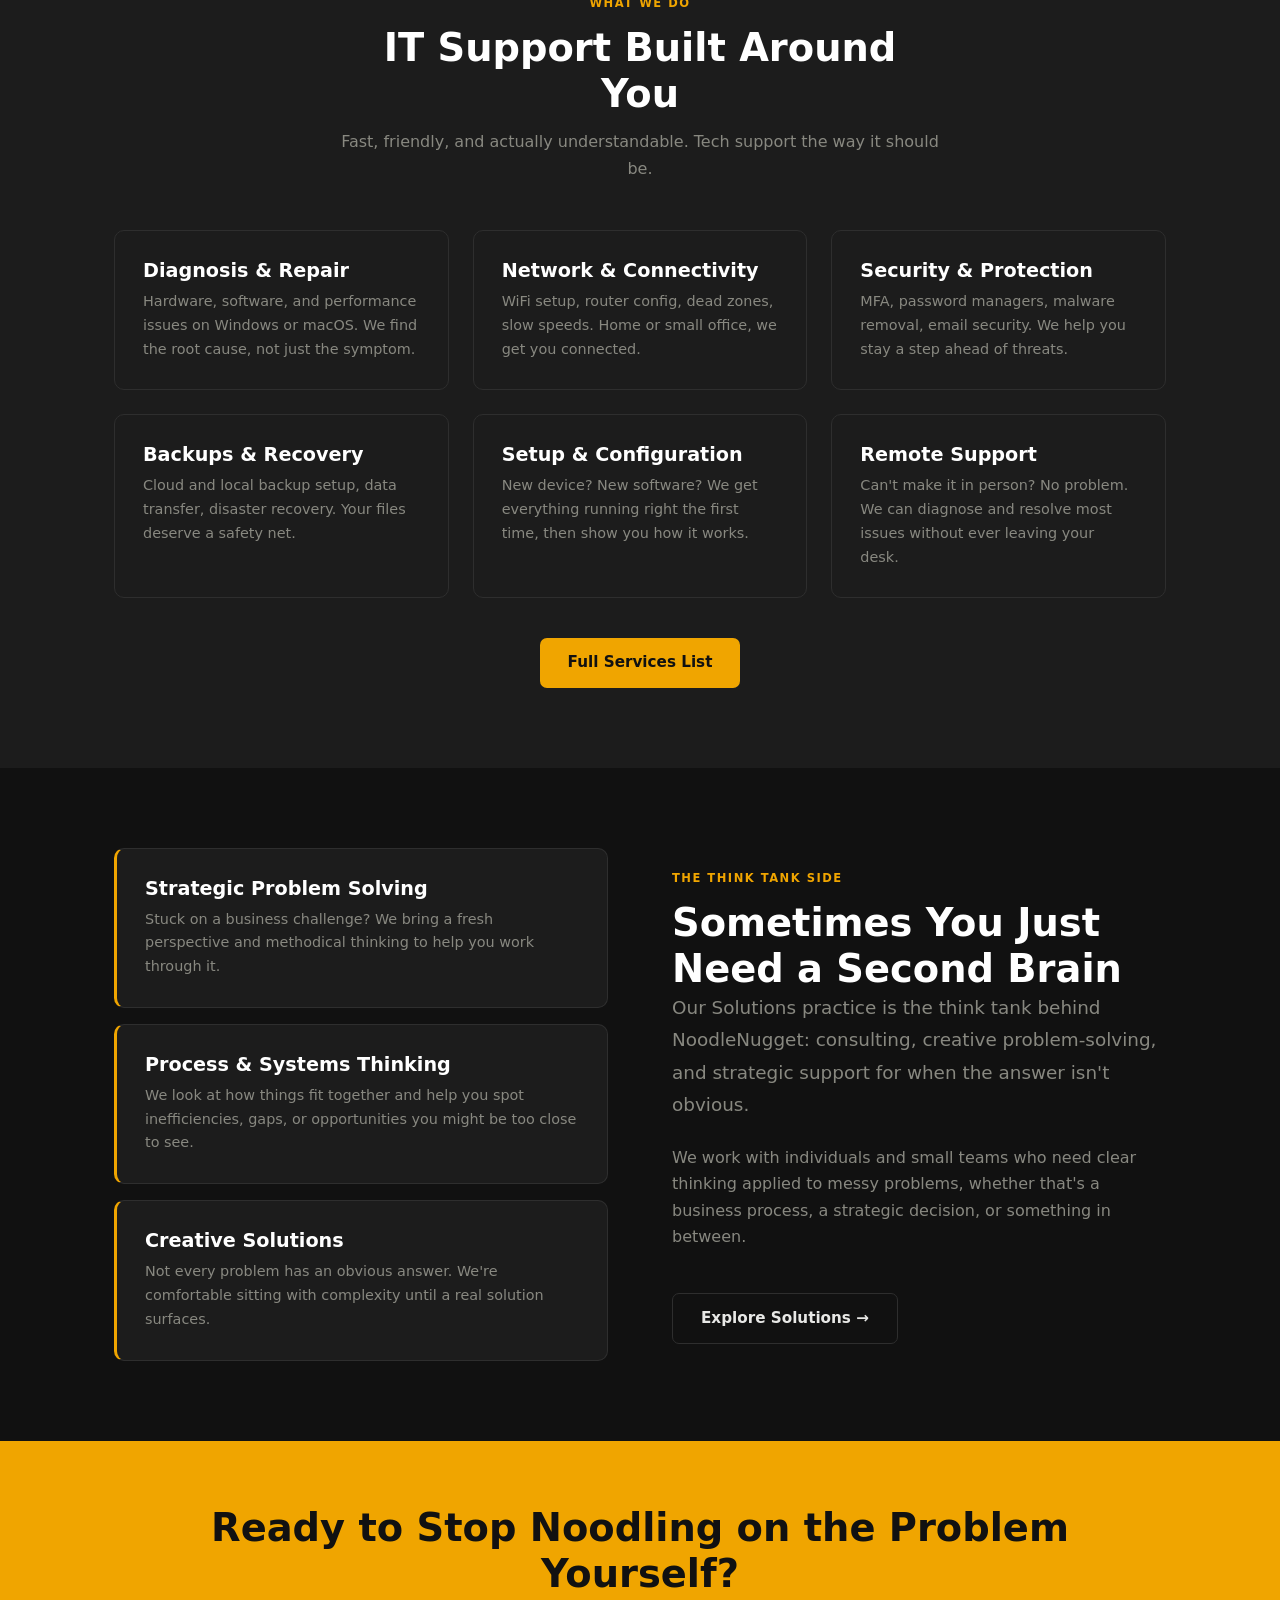
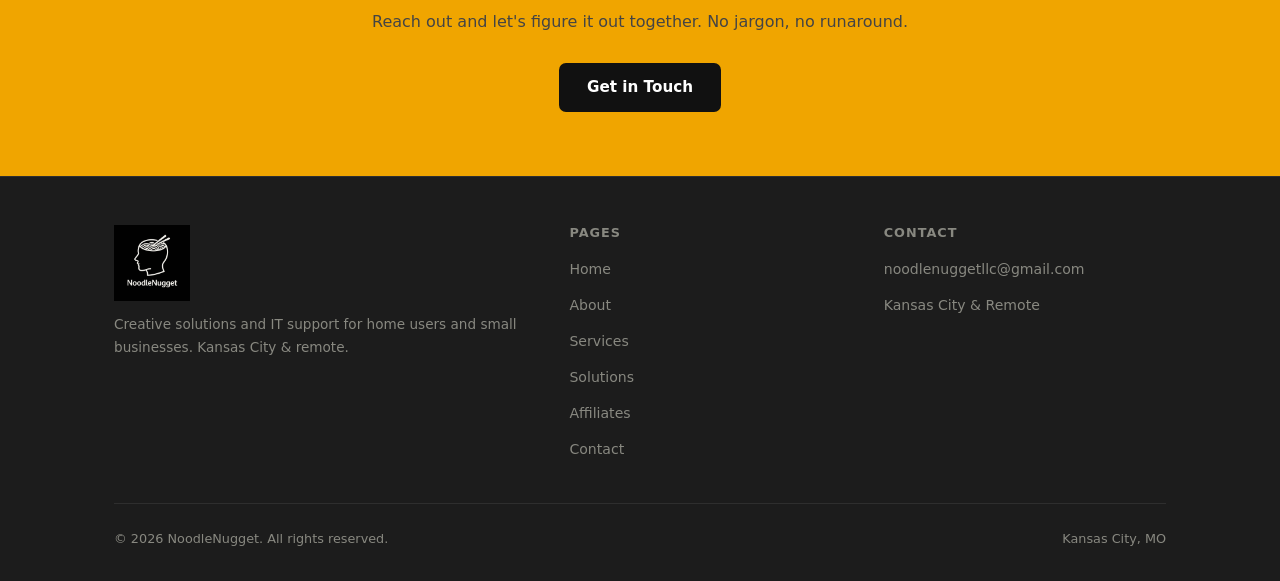
==== commit 9c8a3896: "Remove LLC from all business name references across site Co-Authored-By: Claude Sonnet 4.6 <noreply@" ====
--- a/index.html
+++ b/index.html
@@ -3,8 +3,8 @@
 <head>
   <meta charset="UTF-8" />
   <meta name="viewport" content="width=device-width, initial-scale=1.0" />
-  <title>NoodleNugget LLC: Creative Solutions &amp; IT Support | Kansas City</title>
-  <meta name="description" content="NoodleNugget LLC offers creative problem-solving, technical IT support, and systems consulting for home users and small businesses in Kansas City and remotely." />
+  <title>NoodleNugget: Creative Solutions &amp; IT Support | Kansas City</title>
+  <meta name="description" content="NoodleNugget offers creative problem-solving, technical IT support, and systems consulting for home users and small businesses in Kansas City and remotely." />
   <link rel="stylesheet" href="css/style.css" />
   <link rel="icon" href="assets/logo.png" />
 </head>
@@ -14,8 +14,8 @@
   <nav>
     <div class="nav-inner">
       <a href="index.html" class="nav-logo">
-        <img src="assets/logo.png" alt="NoodleNugget LLC logo" />
-        <span>NoodleNugget LLC</span>
+        <img src="assets/logo.png" alt="NoodleNugget logo" />
+        <span>NoodleNugget</span>
       </a>
       <button class="nav-toggle" onclick="toggleNav()" aria-label="Toggle menu">&#9776;</button>
       <ul class="nav-links" id="navLinks">
@@ -36,7 +36,7 @@
         <div class="fade-up">
           <div class="hero-badge">Kansas City &amp; Remote</div>
           <h1>We Think Through the <em>Tough Stuff</em> So You Don't Have To</h1>
-          <p class="lead">NoodleNugget LLC is a creative think tank and IT support company helping home users and small businesses solve real problems. Clearly, confidently, and without the jargon.</p>
+          <p class="lead">NoodleNugget is a creative think tank and IT support company helping home users and small businesses solve real problems. Clearly, confidently, and without the jargon.</p>
           <div class="hero-actions">
             <a href="services.html" class="btn btn-primary">See What We Do</a>
             <a href="contact.html" class="btn btn-ghost">Get in Touch</a>
@@ -154,7 +154,7 @@
         <div>
           <span class="tag">The Think Tank Side</span>
           <h2>Sometimes You Just Need a Second Brain</h2>
-          <p class="lead" style="margin-bottom:1.5rem;">Our Solutions practice is the think tank behind the LLC: consulting, creative problem-solving, and strategic support for when the answer isn't obvious.</p>
+          <p class="lead" style="margin-bottom:1.5rem;">Our Solutions practice is the think tank behind NoodleNugget: consulting, creative problem-solving, and strategic support for when the answer isn't obvious.</p>
           <p style="color:var(--muted);">We work with individuals and small teams who need clear thinking applied to messy problems, whether that's a business process, a strategic decision, or something in between.</p>
           <br />
           <a href="solutions.html" class="btn btn-ghost">Explore Solutions &rarr;</a>
@@ -177,7 +177,7 @@
     <div class="container">
       <div class="footer-inner">
         <div class="footer-brand">
-          <img src="assets/logo.png" alt="NoodleNugget LLC" />
+          <img src="assets/logo.png" alt="NoodleNugget" />
           <p>Creative solutions and IT support for home users and small businesses. Kansas City &amp; remote.</p>
         </div>
         <div class="footer-col">
@@ -200,7 +200,7 @@
         </div>
       </div>
       <div class="footer-bottom">
-        <span>&copy; 2026 NoodleNugget LLC. All rights reserved.</span>
+        <span>&copy; 2026 NoodleNugget. All rights reserved.</span>
         <span>Kansas City, MO</span>
       </div>
     </div>
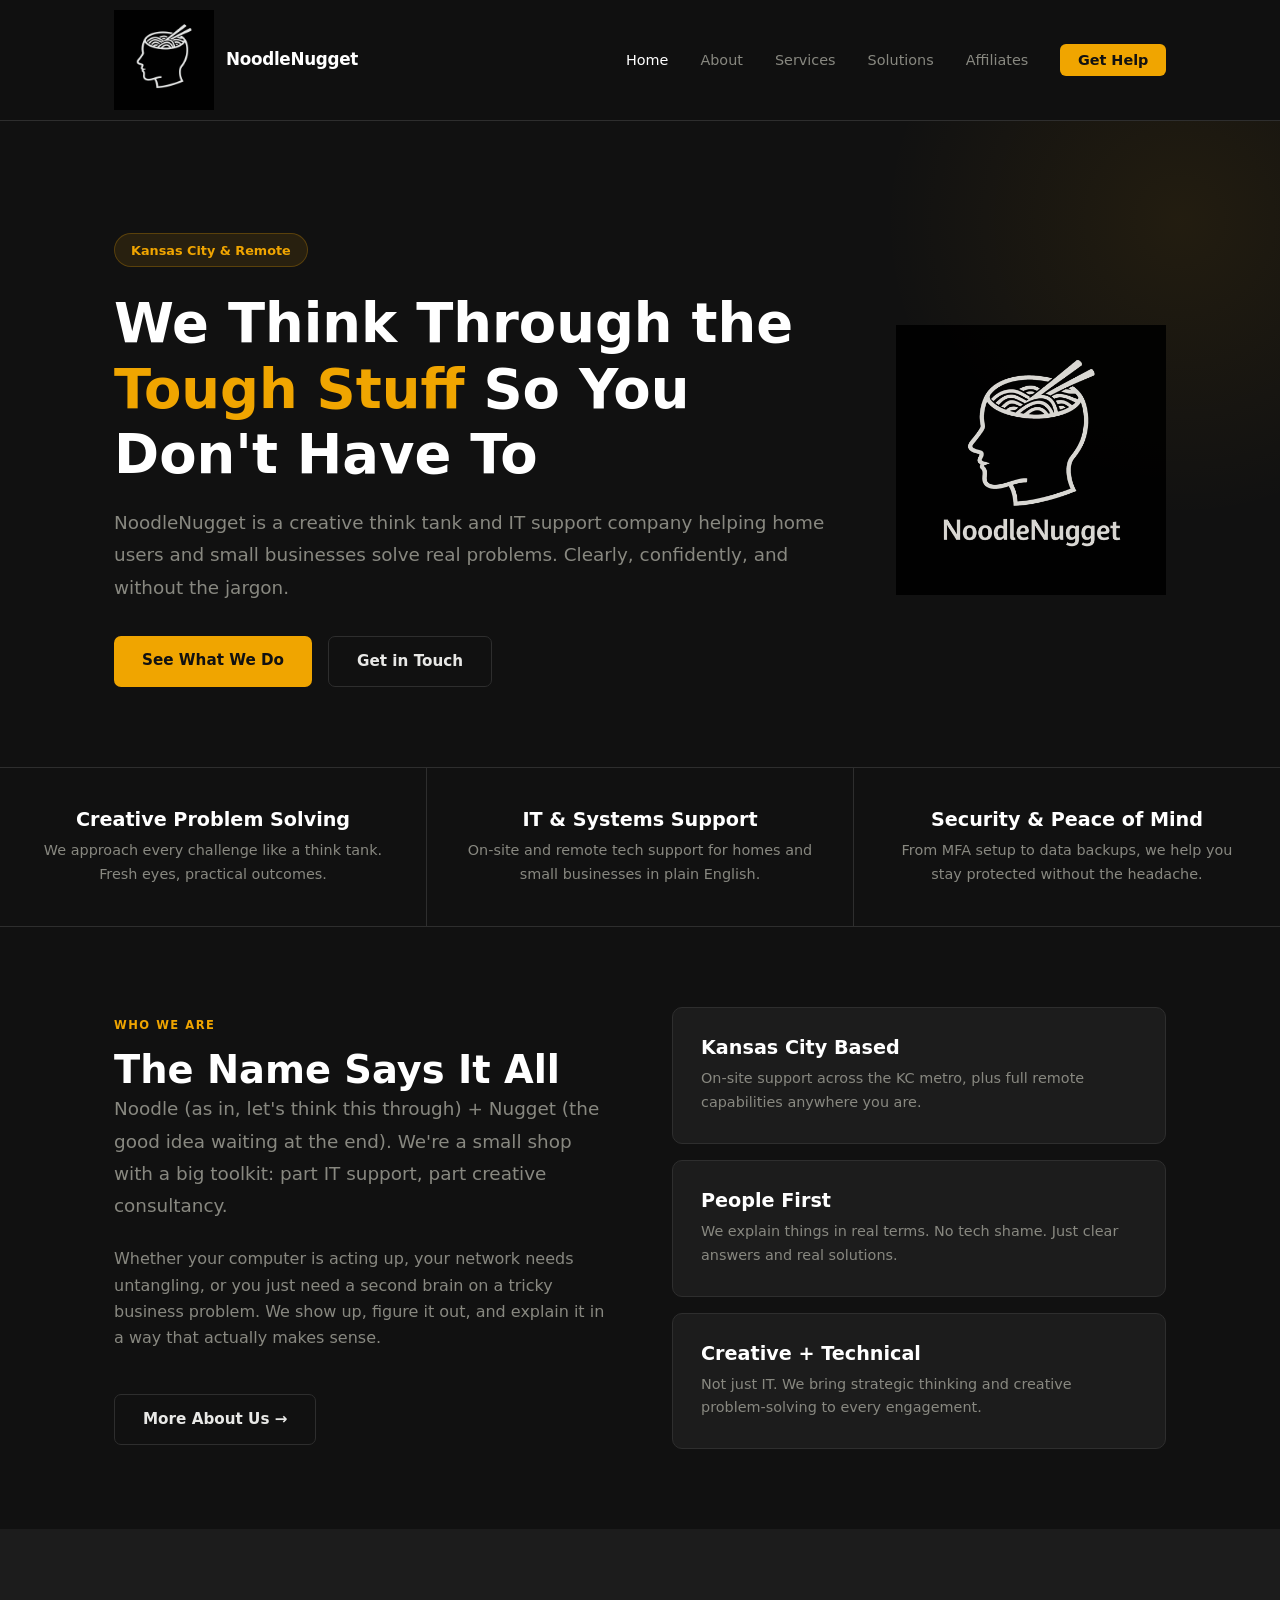
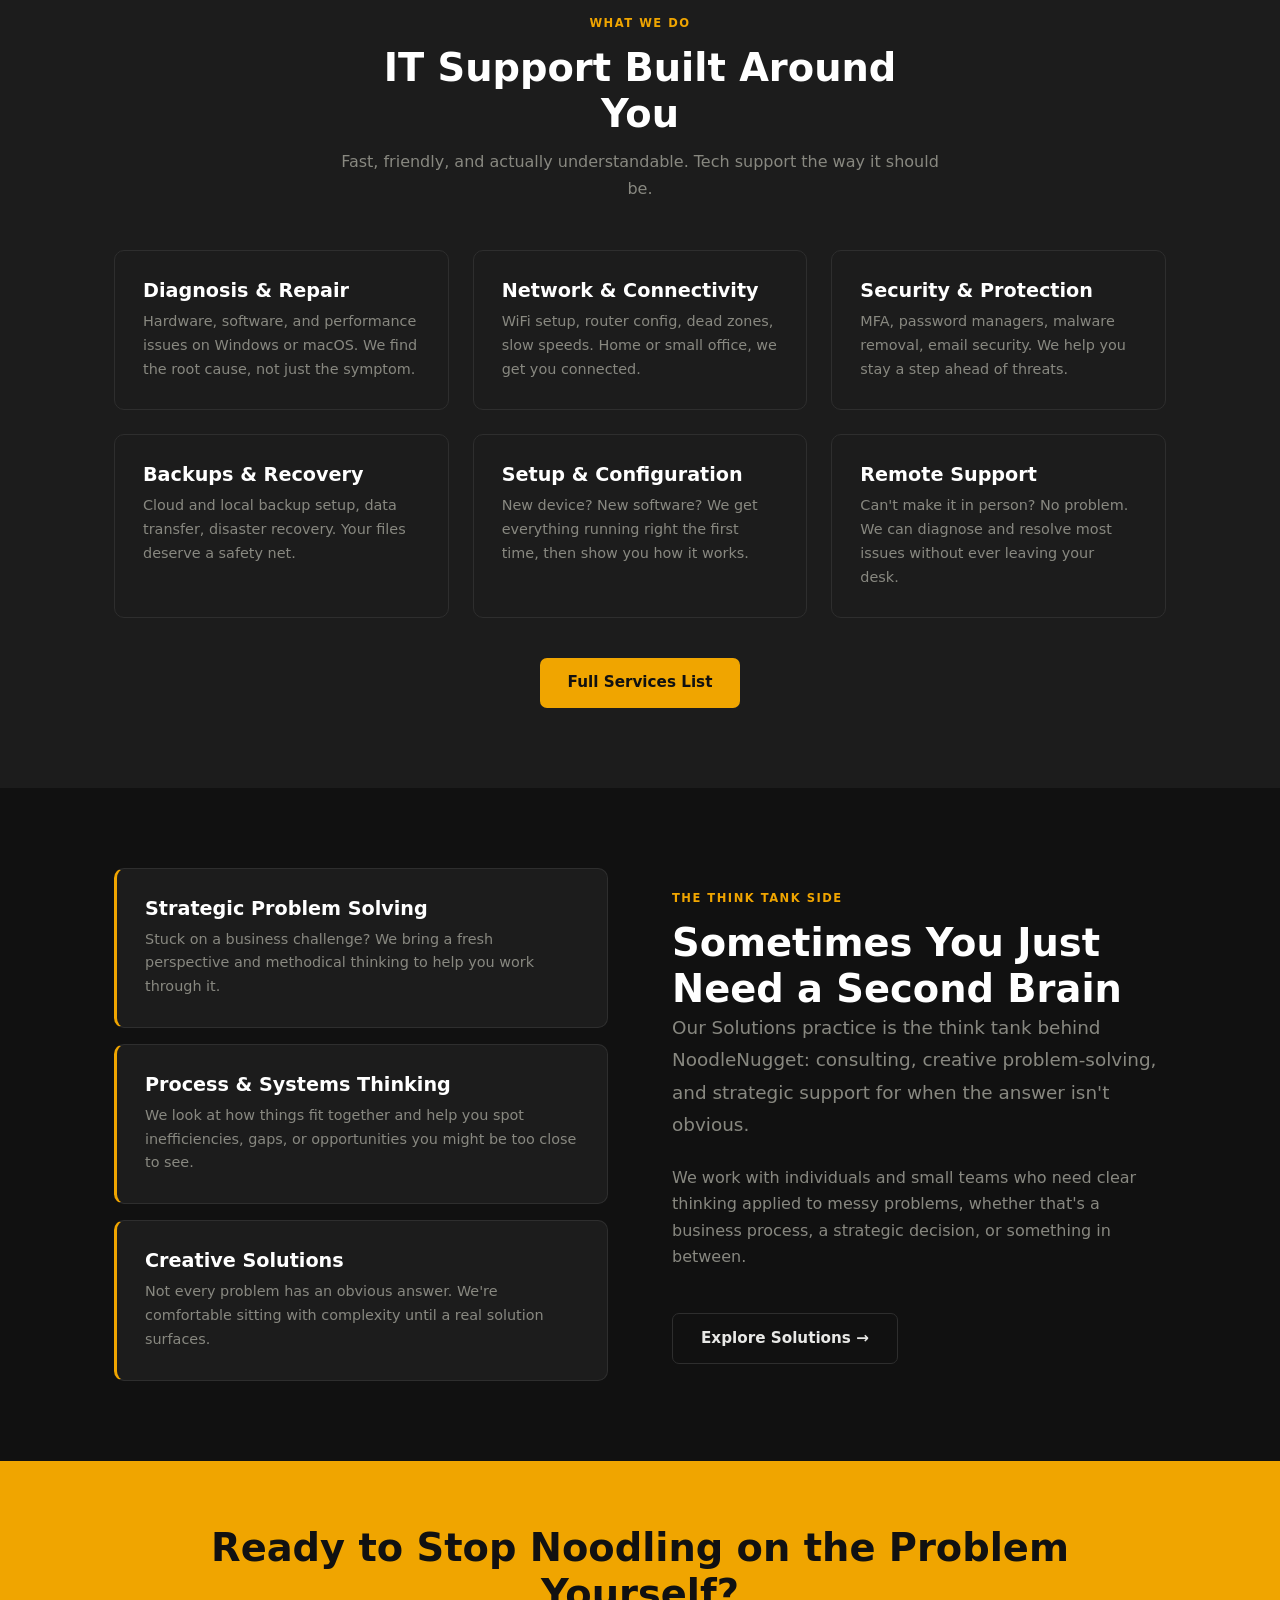
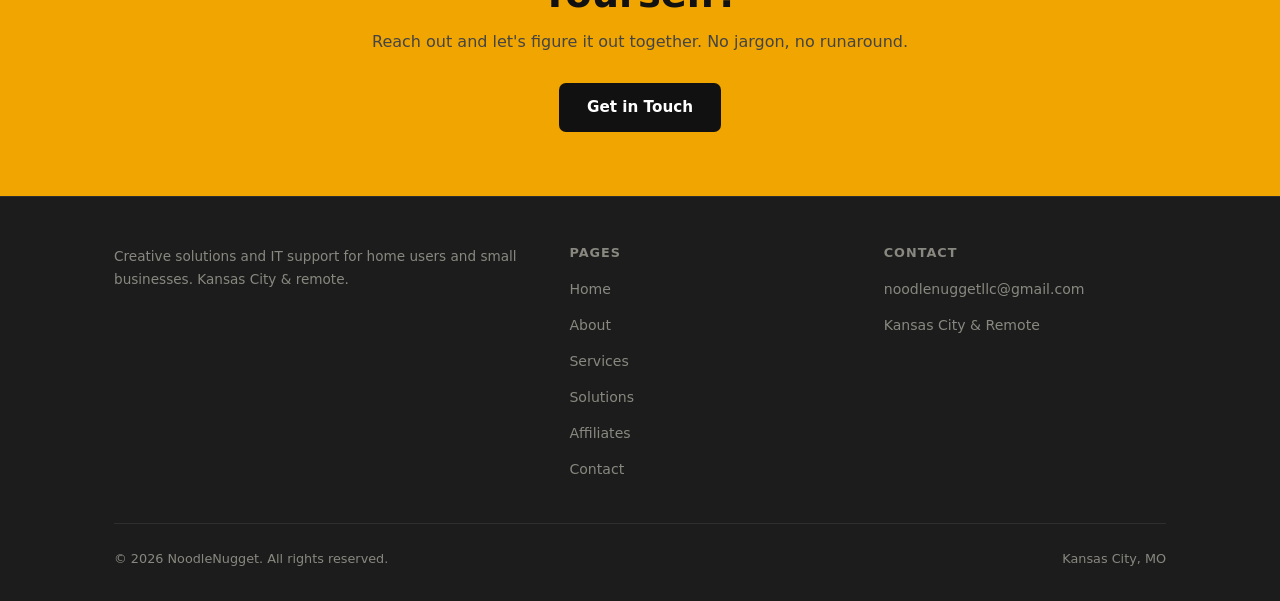
==== commit 25b8bd99: "Use icon-only logo in nav, remove footer logos, increase nav logo size 25% Nav now uses logo_blank.p" ====
--- a/index.html
+++ b/index.html
@@ -14,7 +14,7 @@
   <nav>
     <div class="nav-inner">
       <a href="index.html" class="nav-logo">
-        <img src="assets/logo.png" alt="NoodleNugget logo" />
+        <img src="assets/logo_blank.png" alt="NoodleNugget logo" />
         <span>NoodleNugget</span>
       </a>
       <button class="nav-toggle" onclick="toggleNav()" aria-label="Toggle menu">&#9776;</button>
@@ -177,7 +177,6 @@
     <div class="container">
       <div class="footer-inner">
         <div class="footer-brand">
-          <img src="assets/logo.png" alt="NoodleNugget" />
           <p>Creative solutions and IT support for home users and small businesses. Kansas City &amp; remote.</p>
         </div>
         <div class="footer-col">
--- a/css/style.css
+++ b/css/style.css
@@ -143,7 +143,7 @@
   display: flex;
   align-items: center;
   justify-content: space-between;
-  height: 100px;
+  height: 120px;
   max-width: var(--max-w);
   margin: 0 auto;
   padding: 0 1.5rem;
@@ -157,7 +157,7 @@
 }
 
 .nav-logo img {
-  height: 80px;
+  height: 100px;
   width: auto;
   filter: invert(1);
 }
